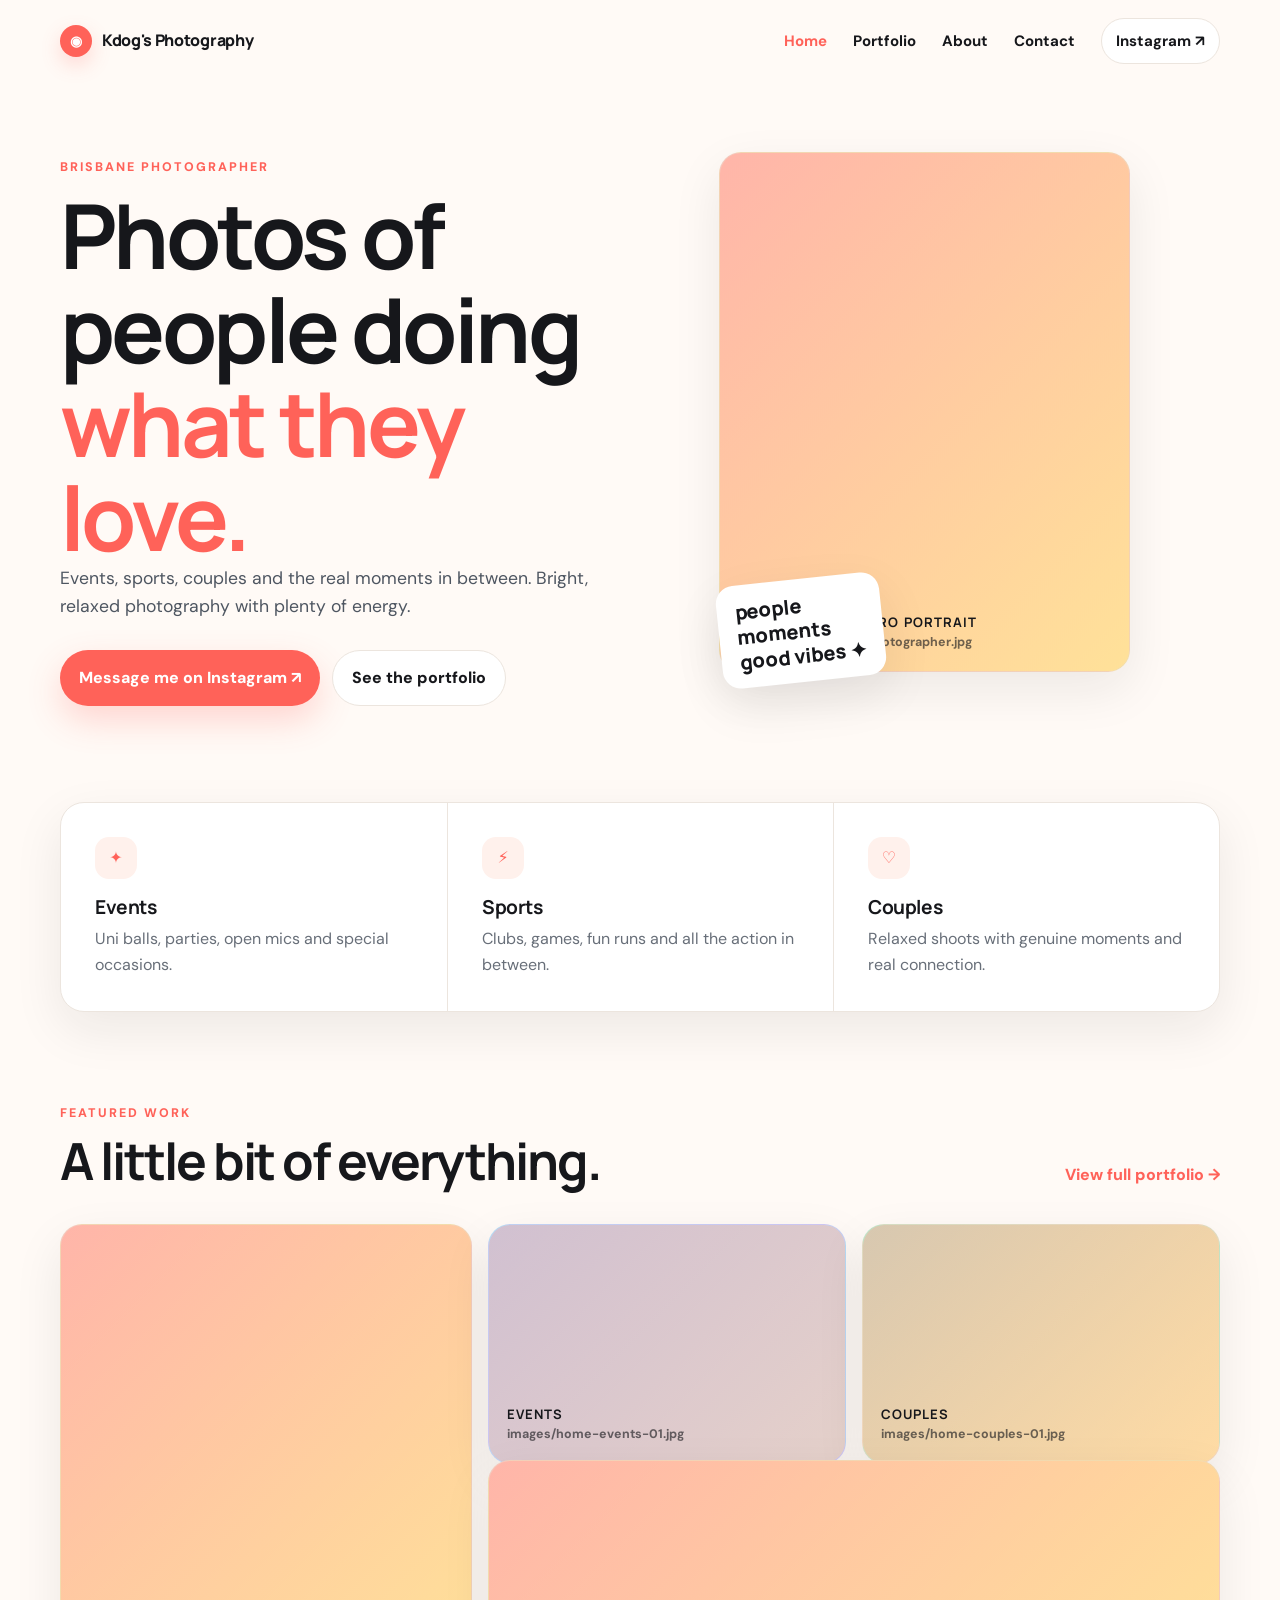
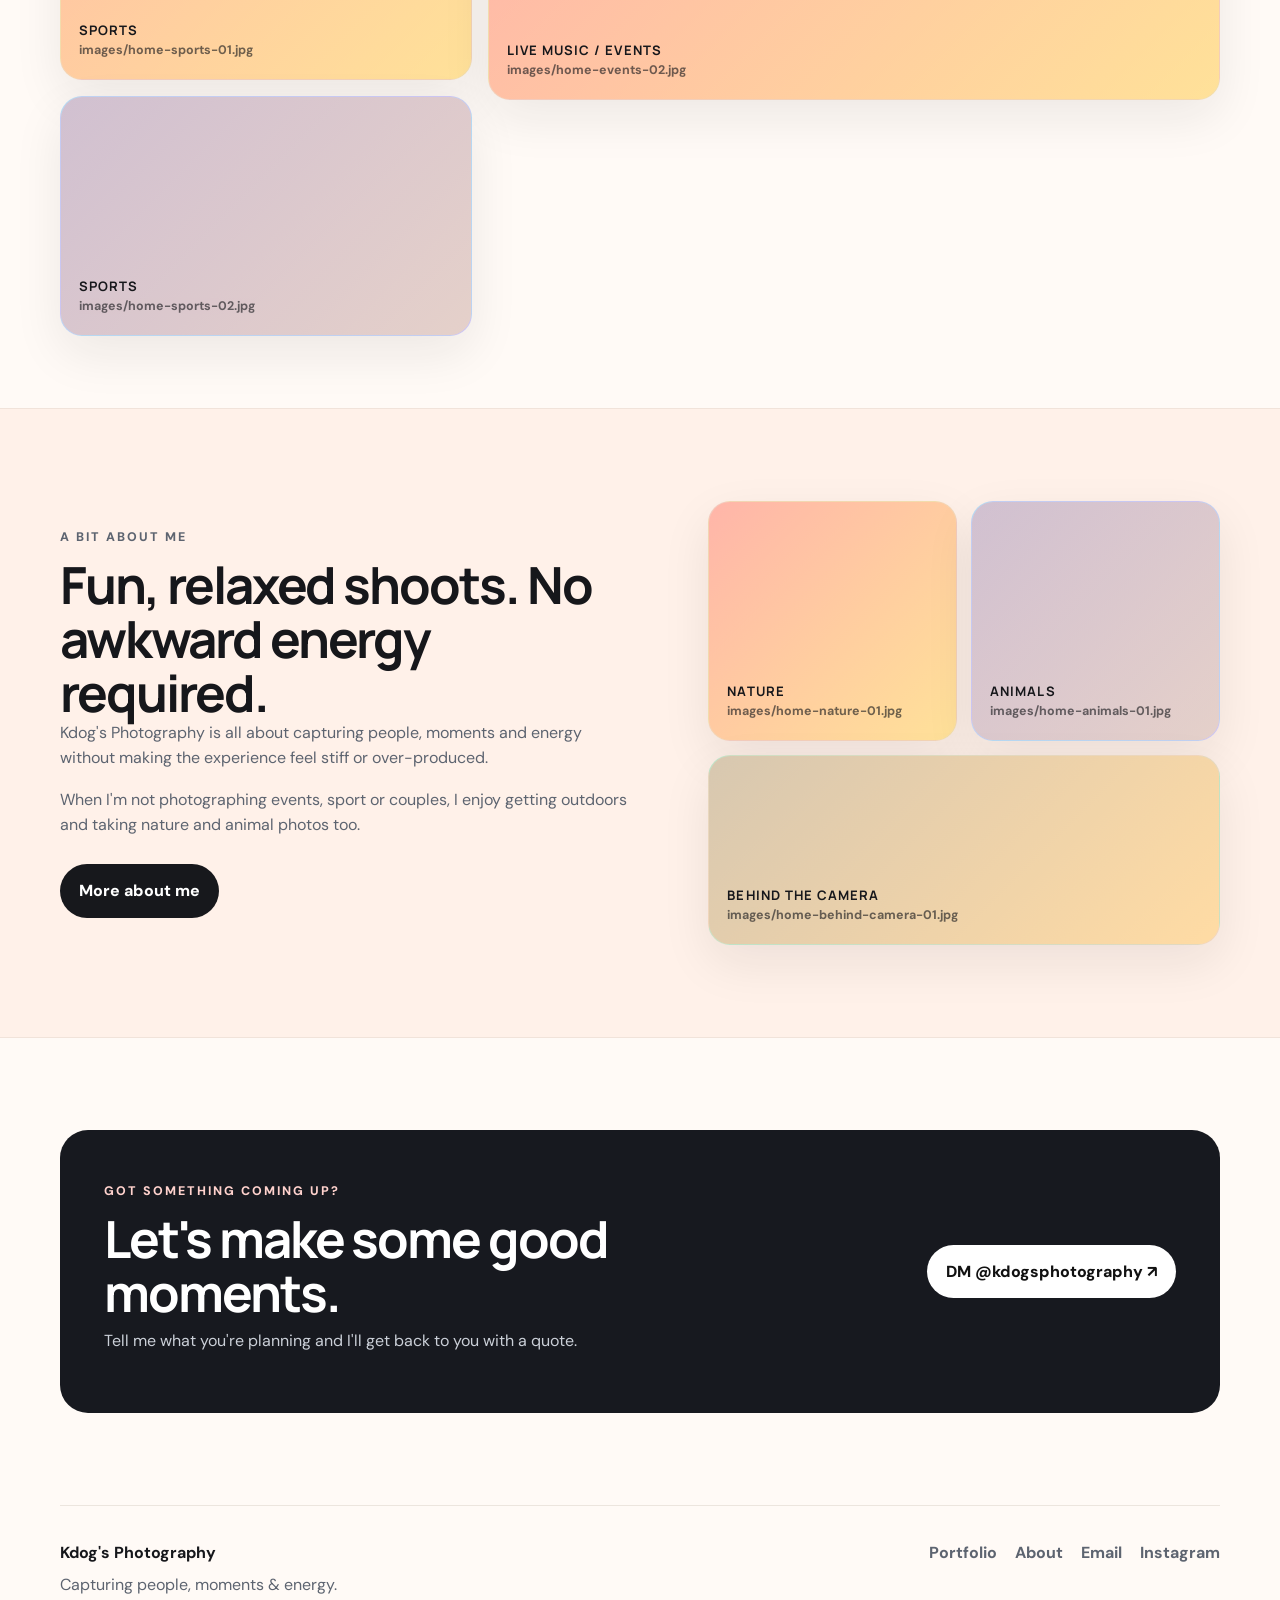
==== index.html @ ca945114 "Add files via upload" ====
<!DOCTYPE html>
<html lang="en">
<head>

<meta charset="UTF-8">
<meta name="viewport" content="width=device-width, initial-scale=1.0">
<link rel="preconnect" href="https://fonts.googleapis.com">
<link rel="preconnect" href="https://fonts.gstatic.com" crossorigin>
<link href="https://fonts.googleapis.com/css2?family=DM+Sans:wght@400;500;600;700&family=Manrope:wght@700;800&display=swap" rel="stylesheet">
<link rel="stylesheet" href="styles.css">

<meta name="description" content="Kdog's Photography — Brisbane event, sports and couples photography.">
<title>Kdog's Photography | Brisbane Photographer</title>
</head>
<body data-page="home">

<header class="site-header">
  <a class="brand" href="index.html" aria-label="Kdog's Photography home">
    <span class="brand-mark" aria-hidden="true">◉</span>
    <span>Kdog's Photography</span>
  </a>
  <button class="menu-toggle" aria-expanded="false" aria-controls="main-nav">Menu</button>
  <nav id="main-nav" class="main-nav" aria-label="Main navigation">
    <a href="index.html" data-nav="home">Home</a>
    <a href="portfolio.html" data-nav="portfolio">Portfolio</a>
    <a href="about.html" data-nav="about">About</a>
    <a href="contact.html" data-nav="contact">Contact</a>
    <a class="nav-ig" href="https://www.instagram.com/kdogsphotography/" target="_blank" rel="noreferrer">Instagram ↗</a>
  </nav>
</header>

<main>
  <section class="hero personal-hero">
    <div class="hero-copy">
      <p class="eyebrow">BRISBANE PHOTOGRAPHER</p>
      <h1>Photos of people doing <span>what they love.</span></h1>
      <p class="hero-text">Events, sports, couples and the real moments in between. Bright, relaxed photography with plenty of energy.</p>
      <div class="hero-actions">
        <a class="button primary" href="https://www.instagram.com/kdogsphotography/" target="_blank" rel="noreferrer">Message me on Instagram ↗</a>
        <a class="button ghost" href="portfolio.html">See the portfolio</a>
      </div>
    </div>
    <div class="hero-visual">
      
    <figure class="photo-slot hero-photo" data-filename="home-hero-photographer.jpg">
      <img src="images/home-hero-photographer.jpg" alt="Photo of you / hero portrait" loading="lazy">
      <figcaption><strong>Photo of you / hero portrait</strong><span>images/home-hero-photographer.jpg</span></figcaption>
    </figure>
      <div class="scribble">people<br>moments<br>good vibes ✦</div>
    </div>
  </section>

  <section class="quick-services wrap">
    <article><span class="service-icon">✦</span><h3>Events</h3><p>Uni balls, parties, open mics and special occasions.</p></article>
    <article><span class="service-icon">⚡</span><h3>Sports</h3><p>Clubs, games, fun runs and all the action in between.</p></article>
    <article><span class="service-icon">♡</span><h3>Couples</h3><p>Relaxed shoots with genuine moments and real connection.</p></article>
  </section>

  <section class="section wrap">
    <div class="section-heading split-heading">
      <div><p class="eyebrow">FEATURED WORK</p><h2>A little bit of everything.</h2></div>
      <a class="text-link" href="portfolio.html">View full portfolio →</a>
    </div>
    <div class="featured-grid">
      
    <figure class="photo-slot tall" data-filename="home-sports-01.jpg">
      <img src="images/home-sports-01.jpg" alt="Sports" loading="lazy">
      <figcaption><strong>Sports</strong><span>images/home-sports-01.jpg</span></figcaption>
    </figure>
      
    <figure class="photo-slot " data-filename="home-events-01.jpg">
      <img src="images/home-events-01.jpg" alt="Events" loading="lazy">
      <figcaption><strong>Events</strong><span>images/home-events-01.jpg</span></figcaption>
    </figure>
      
    <figure class="photo-slot " data-filename="home-couples-01.jpg">
      <img src="images/home-couples-01.jpg" alt="Couples" loading="lazy">
      <figcaption><strong>Couples</strong><span>images/home-couples-01.jpg</span></figcaption>
    </figure>
      
    <figure class="photo-slot wide" data-filename="home-events-02.jpg">
      <img src="images/home-events-02.jpg" alt="Live music / events" loading="lazy">
      <figcaption><strong>Live music / events</strong><span>images/home-events-02.jpg</span></figcaption>
    </figure>
      
    <figure class="photo-slot " data-filename="home-sports-02.jpg">
      <img src="images/home-sports-02.jpg" alt="Sports" loading="lazy">
      <figcaption><strong>Sports</strong><span>images/home-sports-02.jpg</span></figcaption>
    </figure>
    </div>
  </section>

  <section class="section soft">
    <div class="wrap story-grid">
      <div>
        <p class="eyebrow">A BIT ABOUT ME</p>
        <h2>Fun, relaxed shoots. No awkward energy required.</h2>
        <p>Kdog's Photography is all about capturing people, moments and energy without making the experience feel stiff or over-produced.</p>
        <p>When I'm not photographing events, sport or couples, I enjoy getting outdoors and taking nature and animal photos too.</p>
        <a class="button dark" href="about.html">More about me</a>
      </div>
      <div class="about-mini-grid">
        
    <figure class="photo-slot " data-filename="home-nature-01.jpg">
      <img src="images/home-nature-01.jpg" alt="Nature" loading="lazy">
      <figcaption><strong>Nature</strong><span>images/home-nature-01.jpg</span></figcaption>
    </figure>
        
    <figure class="photo-slot " data-filename="home-animals-01.jpg">
      <img src="images/home-animals-01.jpg" alt="Animals" loading="lazy">
      <figcaption><strong>Animals</strong><span>images/home-animals-01.jpg</span></figcaption>
    </figure>
        
    <figure class="photo-slot wide" data-filename="home-behind-camera-01.jpg">
      <img src="images/home-behind-camera-01.jpg" alt="Behind the camera" loading="lazy">
      <figcaption><strong>Behind the camera</strong><span>images/home-behind-camera-01.jpg</span></figcaption>
    </figure>
      </div>
    </div>
  </section>

  <section class="section wrap">
    <div class="cta-band">
      <div><p class="eyebrow light">GOT SOMETHING COMING UP?</p><h2>Let's make some good moments.</h2><p>Tell me what you're planning and I'll get back to you with a quote.</p></div>
      <a class="button light-button" href="https://www.instagram.com/kdogsphotography/" target="_blank" rel="noreferrer">DM @kdogsphotography ↗</a>
    </div>
  </section>
</main>

<footer class="site-footer">
  <div>
    <strong>Kdog's Photography</strong>
    <p>Capturing people, moments & energy.</p>
  </div>
  <div class="footer-links">
    <a href="portfolio.html">Portfolio</a>
    <a href="about.html">About</a>
    <a href="mailto:kdogsphotography@gmail.com">Email</a>
    <a href="https://www.instagram.com/kdogsphotography/" target="_blank" rel="noreferrer">Instagram</a>
  </div>
</footer>

<script src="script.js"></script>
</body>
</html>
---- styles.css ----
:root{
  --bg:#fffaf6; --paper:#fff; --ink:#16171b; --muted:#686f79;
  --line:#ece5de; --coral:#ff6259; --coral2:#eb5049;
  --soft:#fff1e9; --shadow:0 18px 50px rgba(22,23,27,.08);
  --radius:24px; --wrap:min(1160px, calc(100% - 40px));
}
*{box-sizing:border-box}
html{scroll-behavior:smooth}
body{margin:0;font-family:"DM Sans",system-ui,sans-serif;color:var(--ink);background:var(--bg);line-height:1.6}
a{color:inherit} img{display:block;max-width:100%}
.site-header{width:var(--wrap);margin:auto;min-height:82px;display:flex;align-items:center;justify-content:space-between;gap:24px}
.brand{display:flex;align-items:center;gap:10px;text-decoration:none;font-family:"Manrope",sans-serif;font-weight:800;letter-spacing:-.02em}
.brand-mark{width:32px;height:32px;border-radius:50%;display:grid;place-items:center;background:var(--coral);color:#fff;font-size:14px;box-shadow:0 8px 20px rgba(255,98,89,.22)}
.main-nav{display:flex;align-items:center;gap:26px}
.main-nav a{text-decoration:none;font-weight:700;font-size:.94rem}
.main-nav a:hover,.main-nav a.active{color:var(--coral)}
.nav-ig{padding:10px 14px;border:1px solid var(--line);border-radius:999px;background:#fff}
.menu-toggle{display:none;border:1px solid var(--line);border-radius:999px;background:#fff;padding:10px 14px;font-weight:800}
.wrap{width:var(--wrap);margin:auto}
.section{padding:92px 0}.section-tight{padding:24px 0 72px}.soft{background:var(--soft);border-block:1px solid #f1e3da}
.eyebrow{margin:0 0 10px;font-size:.78rem;letter-spacing:.16em;font-weight:800;color:var(--coral)}
.eyebrow.light{color:#ffd2cd}
h1,h2,h3{font-family:"Manrope",sans-serif;letter-spacing:-.04em;line-height:1.05;margin:0}
h1{font-size:clamp(3.2rem,7vw,6.9rem)} h2{font-size:clamp(2rem,4vw,4.1rem)} h3{font-size:1.2rem;letter-spacing:-.02em}
p{margin:0 0 16px}.hero-text{font-size:1.1rem;color:#4e5661;max-width:620px}
.personal-hero{width:var(--wrap);margin:auto;min-height:720px;display:grid;grid-template-columns:1.08fr .92fr;gap:70px;align-items:center;padding:70px 0 90px}
.personal-hero h1 span{color:var(--coral);display:block}
.hero-actions{display:flex;gap:12px;flex-wrap:wrap;margin-top:30px}
.button{display:inline-flex;align-items:center;justify-content:center;text-decoration:none;padding:14px 19px;border-radius:999px;font-weight:800;transition:.2s}
.button:hover{transform:translateY(-2px)}
.primary{background:var(--coral);color:#fff;box-shadow:0 14px 34px rgba(255,98,89,.24)} .primary:hover{background:var(--coral2)}
.ghost{background:#fff;border:1px solid var(--line)} .dark{background:#17181c;color:#fff;margin-top:10px}.light-button{background:#fff;color:#111}
.hero-visual{position:relative;min-height:560px}.hero-photo{width:82%;height:520px;margin-left:auto;border-radius:46% 46% 24% 24% / 38% 38% 18% 18%}
.scribble{position:absolute;left:0;bottom:30px;font-family:"Manrope",sans-serif;font-size:1.25rem;font-weight:800;transform:rotate(-6deg);line-height:1.25;background:#fff;padding:14px 18px;border-radius:18px;box-shadow:var(--shadow)}
.photo-slot{margin:0;min-height:240px;border-radius:22px;overflow:hidden;position:relative;background:linear-gradient(135deg,#ffd5c8,#ffe9b4);border:1px solid rgba(0,0,0,.05);box-shadow:var(--shadow)}
.photo-slot img{width:100%;height:100%;object-fit:cover;position:absolute;inset:0;opacity:0;transition:opacity .25s}
.photo-slot.loaded img{opacity:1}.photo-slot.loaded figcaption{opacity:0;pointer-events:none}
.photo-slot figcaption{position:absolute;inset:0;display:flex;flex-direction:column;justify-content:flex-end;padding:18px;background:
  linear-gradient(135deg,rgba(255,98,89,.28),rgba(255,211,102,.35));transition:opacity .2s}
.photo-slot figcaption strong{font-family:"Manrope",sans-serif;font-size:.82rem;letter-spacing:.08em;text-transform:uppercase}
.photo-slot figcaption span{font-size:.78rem;font-weight:700;opacity:.62;word-break:break-all}
.photo-slot:nth-child(3n+2){background:linear-gradient(135deg,#bfe5ff,#d7cfff)}
.photo-slot:nth-child(3n+3){background:linear-gradient(135deg,#c8efd2,#ffe0c5)}
.quick-services{display:grid;grid-template-columns:repeat(3,1fr);border:1px solid var(--line);background:#fff;border-radius:24px;overflow:hidden;box-shadow:var(--shadow)}
.quick-services article{padding:34px}.quick-services article+article{border-left:1px solid var(--line)}
.service-icon{width:42px;height:42px;border-radius:14px;display:grid;place-items:center;background:#fff1ec;margin-bottom:18px;color:var(--coral);font-weight:800}
.quick-services p{color:var(--muted);margin:9px 0 0}
.section-heading{max-width:760px;margin-bottom:36px}.section-heading p:not(.eyebrow){color:var(--muted)}
.split-heading{max-width:none;display:flex;align-items:end;justify-content:space-between;gap:20px}.text-link{font-weight:800;text-decoration:none;color:var(--coral)}
.featured-grid{display:grid;grid-template-columns:1.15fr 1fr 1fr;grid-auto-rows:220px;gap:16px}
.featured-grid .tall{grid-row:span 2}.featured-grid .wide{grid-column:span 2}
.story-grid{display:grid;grid-template-columns:1fr .9fr;gap:80px;align-items:center}.story-grid p{color:#5d6470;max-width:650px}
.about-mini-grid{display:grid;grid-template-columns:1fr 1fr;gap:14px}.about-mini-grid .wide{grid-column:span 2;min-height:190px}
.cta-band{border-radius:28px;background:#17191f;color:#fff;padding:44px;display:flex;align-items:center;justify-content:space-between;gap:30px}
.cta-band h2{font-size:clamp(2rem,4vw,3.6rem);max-width:700px}.cta-band p{color:#cbd0d8;margin-top:8px}
.site-footer{width:var(--wrap);margin:auto;padding:34px 0 48px;border-top:1px solid var(--line);display:flex;justify-content:space-between;gap:30px;color:#5d6470}
.site-footer strong{color:var(--ink)}.site-footer p{margin:6px 0 0}.footer-links{display:flex;gap:18px;flex-wrap:wrap}.footer-links a{text-decoration:none;font-weight:700}.footer-links a:hover{color:var(--coral)}
.page-intro{padding:90px 0 40px}.page-intro h1{font-size:clamp(3.1rem,7vw,6rem);max-width:900px}.page-intro p:last-child{margin-top:18px;color:var(--muted);font-size:1.1rem}
.filter-bar{display:flex;gap:10px;flex-wrap:wrap;margin-bottom:26px}.filter-btn{border:1px solid var(--line);background:#fff;padding:10px 15px;border-radius:999px;font-weight:800;cursor:pointer}
.filter-btn.active,.filter-btn:hover{background:var(--coral);border-color:var(--coral);color:#fff}
.portfolio-grid{display:grid;grid-template-columns:repeat(3,1fr);gap:26px 18px}.portfolio-item.is-hidden{display:none}
.portfolio-item .portrait{min-height:420px}.portfolio-item .landscape{min-height:270px}.portfolio-item h3{margin-top:13px}.portfolio-item p{color:var(--muted);margin:5px 0 0}
.about-hero,.contact-hero{display:grid;grid-template-columns:1.1fr .9fr;gap:70px;align-items:center;padding:90px 0}.about-hero h1,.contact-hero h1{font-size:clamp(3rem,6.5vw,6rem)}
.about-photo{min-height:560px}.story-columns{display:grid;grid-template-columns:.8fr 1.2fr;gap:80px}.story-columns p{color:#555d69;font-size:1.04rem}
.nature-grid{display:grid;grid-template-columns:1fr .85fr 1fr;gap:16px;align-items:stretch}.nature-grid .tall{min-height:420px}
.values-grid,.steps-grid{display:grid;grid-template-columns:repeat(3,1fr);gap:16px}.values-grid article,.steps-grid article{background:#fff;border:1px solid var(--line);border-radius:20px;padding:28px}
.values-grid article span,.steps-grid article span{font-family:"Manrope",sans-serif;color:var(--coral);font-weight:800;display:inline-block;margin-bottom:26px}.values-grid p,.steps-grid p{color:var(--muted);margin:10px 0 0}
.contact-card{background:#fff;border:1px solid var(--line);box-shadow:var(--shadow);border-radius:26px;padding:34px}.contact-card hr{border:0;border-top:1px solid var(--line);margin:28px 0}.contact-card p{color:var(--muted);margin-top:8px}
.contact-showcase{display:grid;grid-template-columns:1fr 1.1fr 1fr;gap:16px}.contact-showcase .photo-slot{min-height:300px}
@media(max-width:900px){
  :root{--wrap:min(100% - 28px,1160px)}.menu-toggle{display:block}
  .main-nav{position:absolute;z-index:20;top:72px;left:14px;right:14px;background:#fff;border:1px solid var(--line);border-radius:20px;padding:18px;display:none;flex-direction:column;align-items:stretch;box-shadow:var(--shadow)}
  .main-nav.open{display:flex}.nav-ig{text-align:center}
  .personal-hero,.about-hero,.contact-hero,.story-grid,.story-columns{grid-template-columns:1fr;gap:38px}.personal-hero{padding-top:38px}
  .hero-visual{min-height:500px}.quick-services{grid-template-columns:1fr}.quick-services article+article{border-left:0;border-top:1px solid var(--line)}
  .featured-grid{grid-template-columns:1fr 1fr}.portfolio-grid{grid-template-columns:1fr 1fr}.nature-grid,.values-grid,.steps-grid,.contact-showcase{grid-template-columns:1fr 1fr}
  .split-heading,.cta-band,.site-footer{align-items:flex-start;flex-direction:column}
}
@media(max-width:600px){
  h1{font-size:3.15rem}.site-header{min-height:72px}.brand{font-size:.92rem}.personal-hero{min-height:auto}.hero-visual{min-height:420px}
  .hero-photo{height:400px;width:90%}.featured-grid,.portfolio-grid,.nature-grid,.values-grid,.steps-grid,.contact-showcase{grid-template-columns:1fr}
  .featured-grid{grid-auto-rows:auto}.featured-grid .wide,.featured-grid .tall,.about-mini-grid .wide{grid-column:auto;grid-row:auto}.featured-grid .photo-slot{min-height:260px}
  .about-mini-grid{grid-template-columns:1fr}.split-heading{align-items:flex-start}.section{padding:68px 0}.page-intro{padding:62px 0 34px}.cta-band{padding:30px}
}
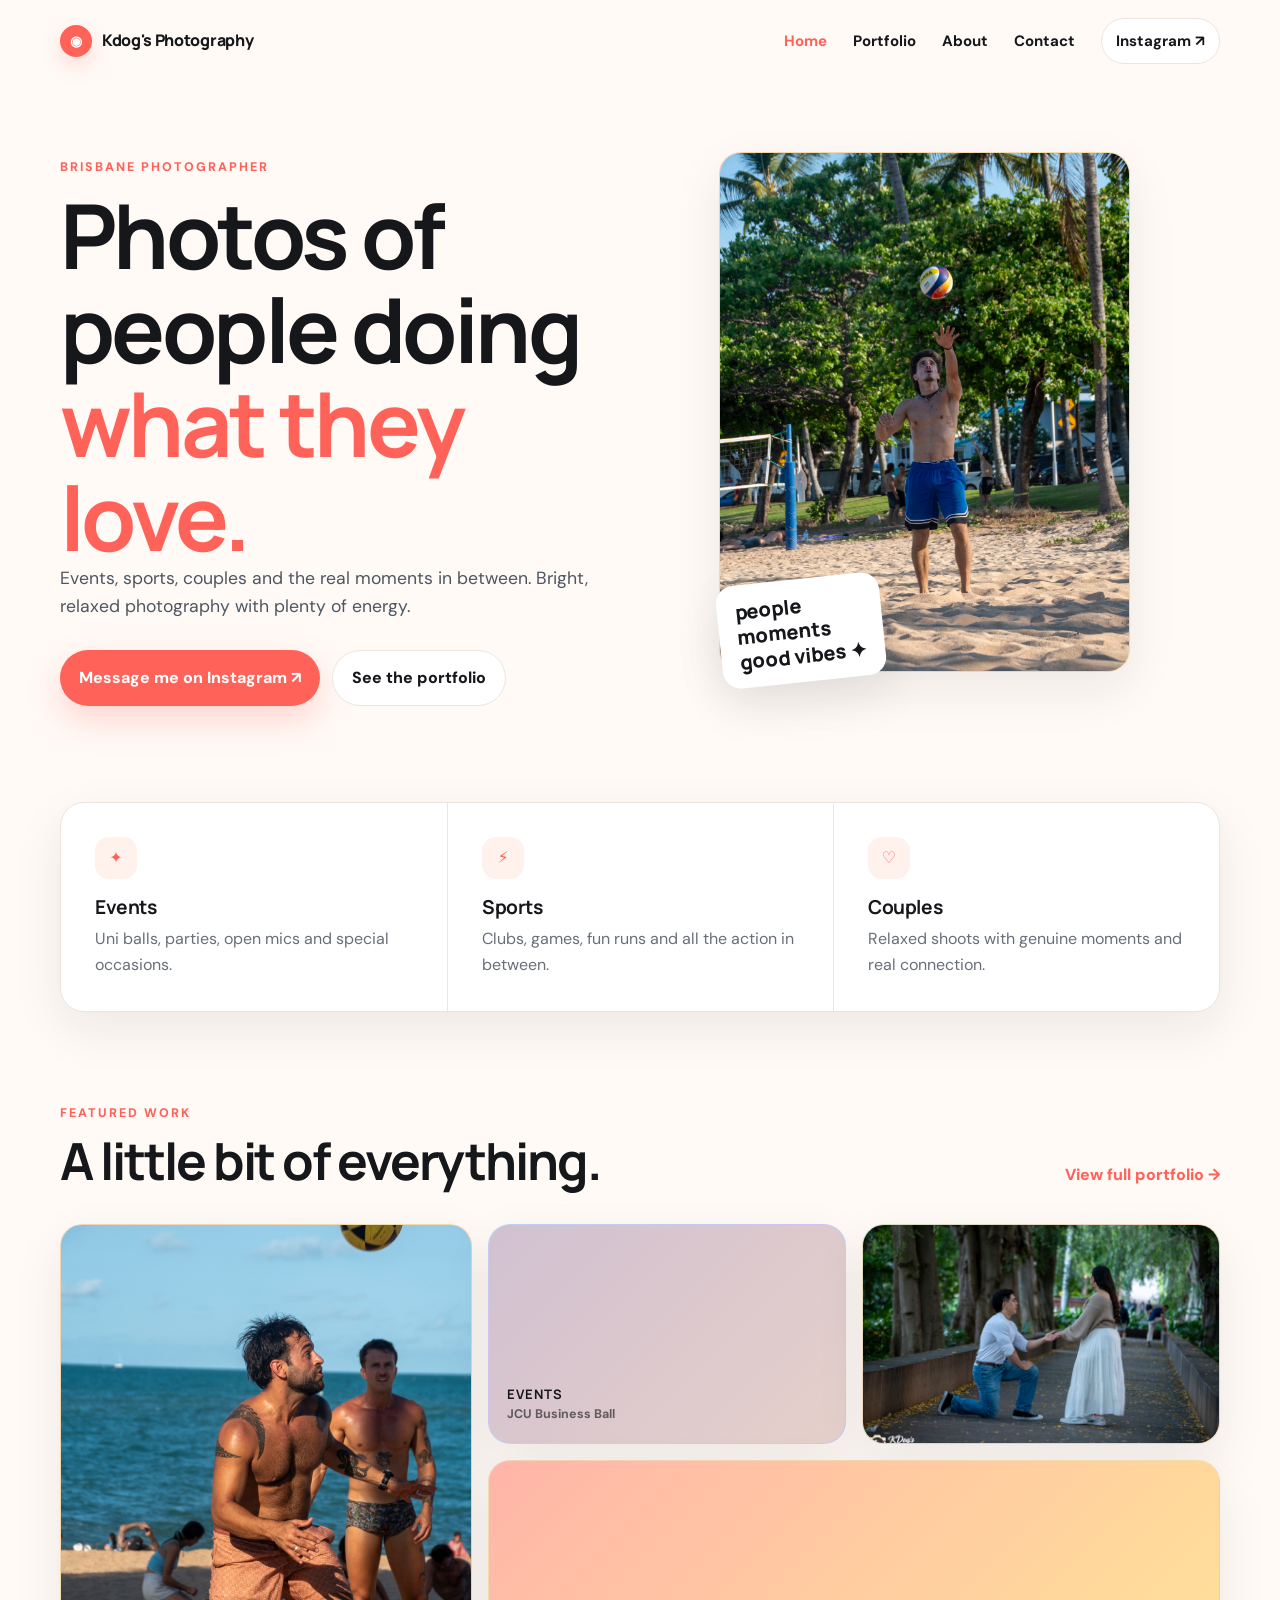
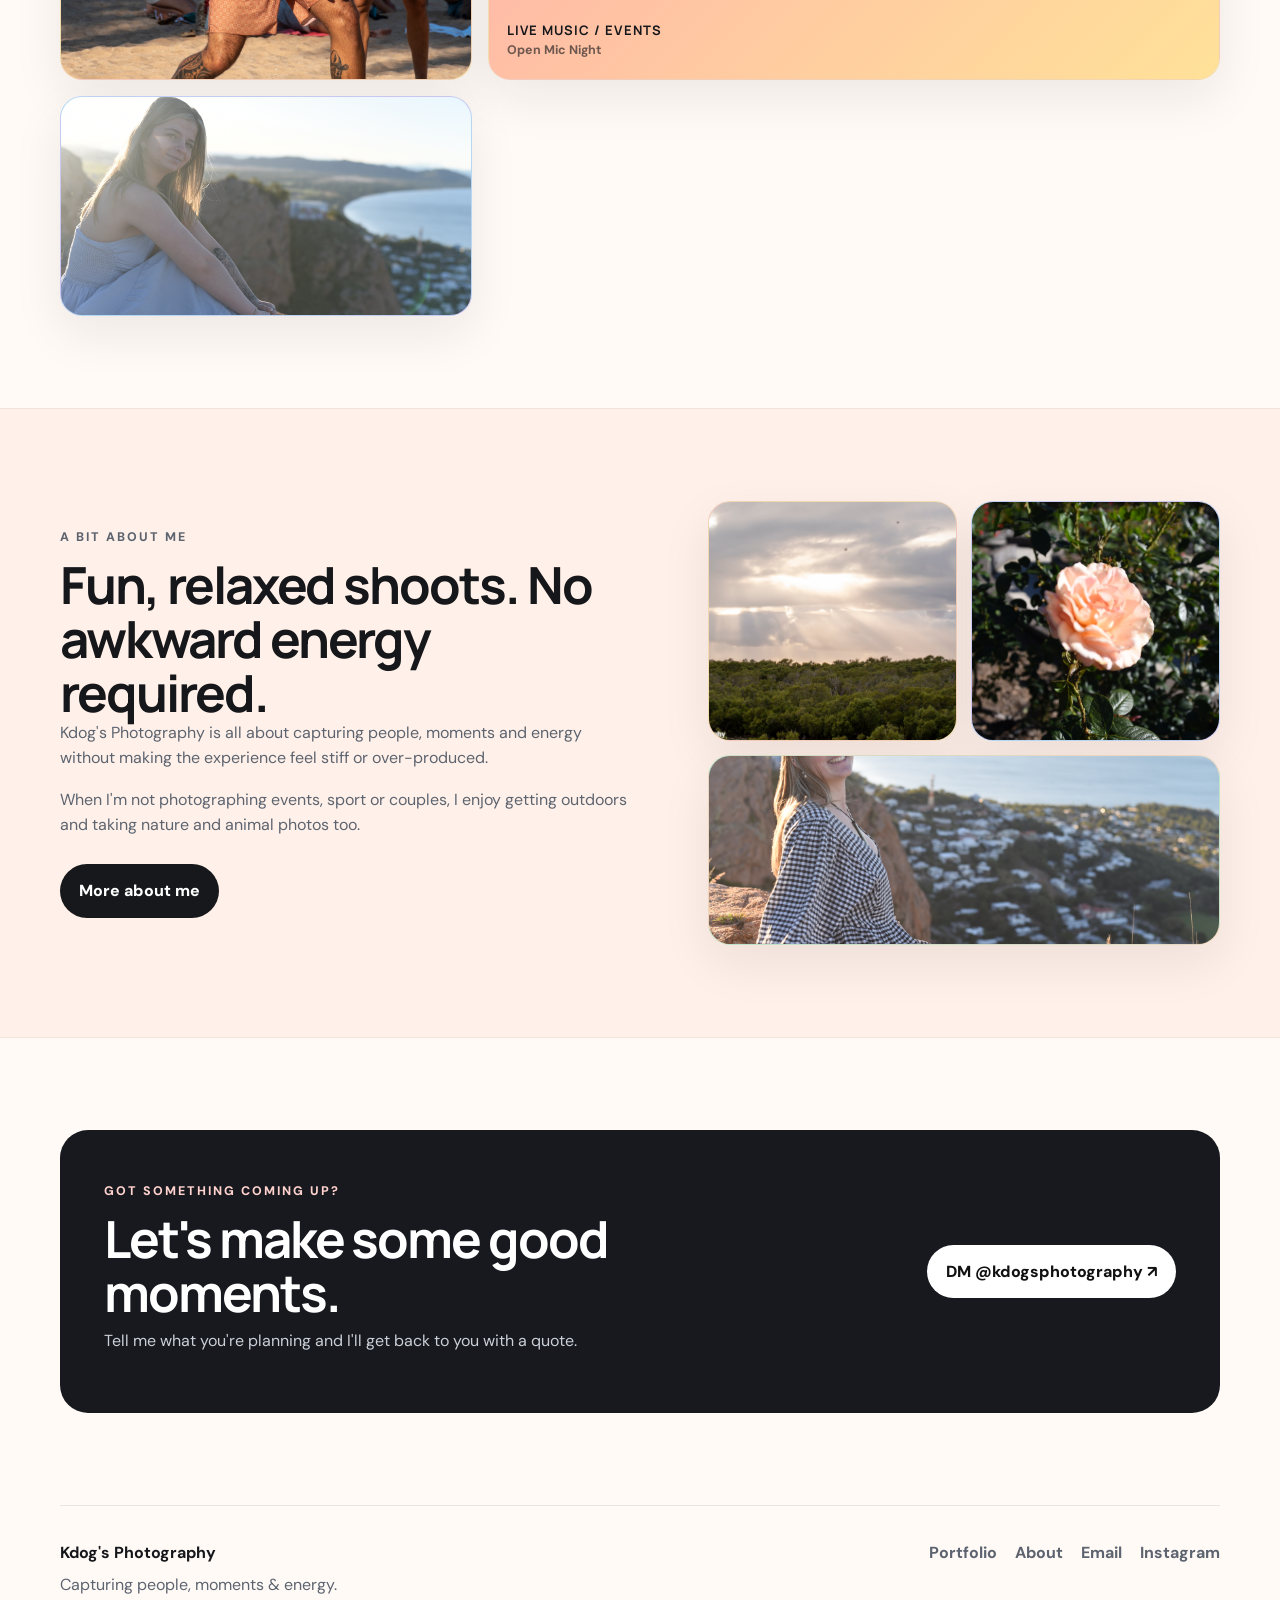
==== commit dd560b0d: "Use real portfolio photos on homepage" ====
--- a/index.html
+++ b/index.html
@@ -1,51 +1,34 @@
 <!DOCTYPE html>
 <html lang="en">
 <head>
-
 <meta charset="UTF-8">
 <meta name="viewport" content="width=device-width, initial-scale=1.0">
 <link rel="preconnect" href="https://fonts.googleapis.com">
 <link rel="preconnect" href="https://fonts.gstatic.com" crossorigin>
 <link href="https://fonts.googleapis.com/css2?family=DM+Sans:wght@400;500;600;700&family=Manrope:wght@700;800&display=swap" rel="stylesheet">
 <link rel="stylesheet" href="styles.css">
-
 <meta name="description" content="Kdog's Photography — Brisbane event, sports and couples photography.">
 <title>Kdog's Photography | Brisbane Photographer</title>
 </head>
 <body data-page="home">
-
 <header class="site-header">
-  <a class="brand" href="index.html" aria-label="Kdog's Photography home">
-    <span class="brand-mark" aria-hidden="true">◉</span>
-    <span>Kdog's Photography</span>
-  </a>
+  <a class="brand" href="index.html" aria-label="Kdog's Photography home"><span class="brand-mark" aria-hidden="true">◉</span><span>Kdog's Photography</span></a>
   <button class="menu-toggle" aria-expanded="false" aria-controls="main-nav">Menu</button>
   <nav id="main-nav" class="main-nav" aria-label="Main navigation">
-    <a href="index.html" data-nav="home">Home</a>
-    <a href="portfolio.html" data-nav="portfolio">Portfolio</a>
-    <a href="about.html" data-nav="about">About</a>
-    <a href="contact.html" data-nav="contact">Contact</a>
+    <a href="index.html" data-nav="home">Home</a><a href="portfolio.html" data-nav="portfolio">Portfolio</a><a href="about.html" data-nav="about">About</a><a href="contact.html" data-nav="contact">Contact</a>
     <a class="nav-ig" href="https://www.instagram.com/kdogsphotography/" target="_blank" rel="noreferrer">Instagram ↗</a>
   </nav>
 </header>
-
 <main>
   <section class="hero personal-hero">
     <div class="hero-copy">
       <p class="eyebrow">BRISBANE PHOTOGRAPHER</p>
       <h1>Photos of people doing <span>what they love.</span></h1>
       <p class="hero-text">Events, sports, couples and the real moments in between. Bright, relaxed photography with plenty of energy.</p>
-      <div class="hero-actions">
-        <a class="button primary" href="https://www.instagram.com/kdogsphotography/" target="_blank" rel="noreferrer">Message me on Instagram ↗</a>
-        <a class="button ghost" href="portfolio.html">See the portfolio</a>
-      </div>
+      <div class="hero-actions"><a class="button primary" href="https://www.instagram.com/kdogsphotography/" target="_blank" rel="noreferrer">Message me on Instagram ↗</a><a class="button ghost" href="portfolio.html">See the portfolio</a></div>
     </div>
     <div class="hero-visual">
-      
-    <figure class="photo-slot hero-photo" data-filename="home-hero-photographer.jpg">
-      <img src="images/home-hero-photographer.jpg" alt="Photo of you / hero portrait" loading="lazy">
-      <figcaption><strong>Photo of you / hero portrait</strong><span>images/home-hero-photographer.jpg</span></figcaption>
-    </figure>
+      <figure class="photo-slot hero-photo"><img src="images/Beach%20Volleyball%2026-10-25/_DSC4209.jpg" alt="Beach volleyball photographed by Kdog's Photography" loading="eager"><figcaption><strong>Beach volleyball</strong><span>Real portfolio photo</span></figcaption></figure>
       <div class="scribble">people<br>moments<br>good vibes ✦</div>
     </div>
   </section>
@@ -57,89 +40,30 @@
   </section>
 
   <section class="section wrap">
-    <div class="section-heading split-heading">
-      <div><p class="eyebrow">FEATURED WORK</p><h2>A little bit of everything.</h2></div>
-      <a class="text-link" href="portfolio.html">View full portfolio →</a>
-    </div>
+    <div class="section-heading split-heading"><div><p class="eyebrow">FEATURED WORK</p><h2>A little bit of everything.</h2></div><a class="text-link" href="portfolio.html">View full portfolio →</a></div>
     <div class="featured-grid">
-      
-    <figure class="photo-slot tall" data-filename="home-sports-01.jpg">
-      <img src="images/home-sports-01.jpg" alt="Sports" loading="lazy">
-      <figcaption><strong>Sports</strong><span>images/home-sports-01.jpg</span></figcaption>
-    </figure>
-      
-    <figure class="photo-slot " data-filename="home-events-01.jpg">
-      <img src="images/home-events-01.jpg" alt="Events" loading="lazy">
-      <figcaption><strong>Events</strong><span>images/home-events-01.jpg</span></figcaption>
-    </figure>
-      
-    <figure class="photo-slot " data-filename="home-couples-01.jpg">
-      <img src="images/home-couples-01.jpg" alt="Couples" loading="lazy">
-      <figcaption><strong>Couples</strong><span>images/home-couples-01.jpg</span></figcaption>
-    </figure>
-      
-    <figure class="photo-slot wide" data-filename="home-events-02.jpg">
-      <img src="images/home-events-02.jpg" alt="Live music / events" loading="lazy">
-      <figcaption><strong>Live music / events</strong><span>images/home-events-02.jpg</span></figcaption>
-    </figure>
-      
-    <figure class="photo-slot " data-filename="home-sports-02.jpg">
-      <img src="images/home-sports-02.jpg" alt="Sports" loading="lazy">
-      <figcaption><strong>Sports</strong><span>images/home-sports-02.jpg</span></figcaption>
-    </figure>
+      <figure class="photo-slot tall"><img src="images/Beach%20Volleyball%2026-10-25/_DSC4171.jpg" alt="Beach volleyball sports photography" loading="lazy"><figcaption><strong>Sports</strong><span>Beach Volleyball</span></figcaption></figure>
+      <figure class="photo-slot"><img src="images/JCU%20%20Buisness%20Ball%2018.10.25/_DSC3562.jpg" alt="JCU Business Ball event photography" loading="lazy"><figcaption><strong>Events</strong><span>JCU Business Ball</span></figcaption></figure>
+      <figure class="photo-slot"><img src="images/Greg%20%26%20Lanta/_DSC5568.jpg" alt="Couple photography session" loading="lazy"><figcaption><strong>Couples</strong><span>Greg &amp; Lanta</span></figcaption></figure>
+      <figure class="photo-slot wide"><img src="images/Open%20Mic%2015.10.25/_DSC3397.JPG" alt="Live music open mic photography" loading="lazy"><figcaption><strong>Live music / events</strong><span>Open Mic Night</span></figcaption></figure>
+      <figure class="photo-slot"><img src="images/Nikita%20Castle%20Hill%2002-08-25/DSC_0207.JPG" alt="Outdoor portrait photography at Castle Hill" loading="lazy"><figcaption><strong>Portraits</strong><span>Castle Hill</span></figcaption></figure>
     </div>
   </section>
 
   <section class="section soft">
     <div class="wrap story-grid">
-      <div>
-        <p class="eyebrow">A BIT ABOUT ME</p>
-        <h2>Fun, relaxed shoots. No awkward energy required.</h2>
-        <p>Kdog's Photography is all about capturing people, moments and energy without making the experience feel stiff or over-produced.</p>
-        <p>When I'm not photographing events, sport or couples, I enjoy getting outdoors and taking nature and animal photos too.</p>
-        <a class="button dark" href="about.html">More about me</a>
-      </div>
+      <div><p class="eyebrow">A BIT ABOUT ME</p><h2>Fun, relaxed shoots. No awkward energy required.</h2><p>Kdog's Photography is all about capturing people, moments and energy without making the experience feel stiff or over-produced.</p><p>When I'm not photographing events, sport or couples, I enjoy getting outdoors and taking nature and animal photos too.</p><a class="button dark" href="about.html">More about me</a></div>
       <div class="about-mini-grid">
-        
-    <figure class="photo-slot " data-filename="home-nature-01.jpg">
-      <img src="images/home-nature-01.jpg" alt="Nature" loading="lazy">
-      <figcaption><strong>Nature</strong><span>images/home-nature-01.jpg</span></figcaption>
-    </figure>
-        
-    <figure class="photo-slot " data-filename="home-animals-01.jpg">
-      <img src="images/home-animals-01.jpg" alt="Animals" loading="lazy">
-      <figcaption><strong>Animals</strong><span>images/home-animals-01.jpg</span></figcaption>
-    </figure>
-        
-    <figure class="photo-slot wide" data-filename="home-behind-camera-01.jpg">
-      <img src="images/home-behind-camera-01.jpg" alt="Behind the camera" loading="lazy">
-      <figcaption><strong>Behind the camera</strong><span>images/home-behind-camera-01.jpg</span></figcaption>
-    </figure>
+        <figure class="photo-slot"><img src="images/Birding-Animals/_DSC5427.jpg" alt="Nature photography" loading="lazy"><figcaption><strong>Nature</strong><span>Birding &amp; Animals</span></figcaption></figure>
+        <figure class="photo-slot"><img src="images/Birding-Animals/DSC_0145.JPG" alt="Animal photography" loading="lazy"><figcaption><strong>Animals</strong><span>Birding &amp; Animals</span></figcaption></figure>
+        <figure class="photo-slot wide"><img src="images/Nikita%20Castle%20Hill%2002-08-25/DSC_0213.JPG" alt="Outdoor portrait at Castle Hill" loading="lazy"><figcaption><strong>Outdoors</strong><span>Castle Hill</span></figcaption></figure>
       </div>
     </div>
   </section>
 
-  <section class="section wrap">
-    <div class="cta-band">
-      <div><p class="eyebrow light">GOT SOMETHING COMING UP?</p><h2>Let's make some good moments.</h2><p>Tell me what you're planning and I'll get back to you with a quote.</p></div>
-      <a class="button light-button" href="https://www.instagram.com/kdogsphotography/" target="_blank" rel="noreferrer">DM @kdogsphotography ↗</a>
-    </div>
-  </section>
+  <section class="section wrap"><div class="cta-band"><div><p class="eyebrow light">GOT SOMETHING COMING UP?</p><h2>Let's make some good moments.</h2><p>Tell me what you're planning and I'll get back to you with a quote.</p></div><a class="button light-button" href="https://www.instagram.com/kdogsphotography/" target="_blank" rel="noreferrer">DM @kdogsphotography ↗</a></div></section>
 </main>
-
-<footer class="site-footer">
-  <div>
-    <strong>Kdog's Photography</strong>
-    <p>Capturing people, moments & energy.</p>
-  </div>
-  <div class="footer-links">
-    <a href="portfolio.html">Portfolio</a>
-    <a href="about.html">About</a>
-    <a href="mailto:kdogsphotography@gmail.com">Email</a>
-    <a href="https://www.instagram.com/kdogsphotography/" target="_blank" rel="noreferrer">Instagram</a>
-  </div>
-</footer>
-
+<footer class="site-footer"><div><strong>Kdog's Photography</strong><p>Capturing people, moments &amp; energy.</p></div><div class="footer-links"><a href="portfolio.html">Portfolio</a><a href="about.html">About</a><a href="mailto:kdogsphotography@gmail.com">Email</a><a href="https://www.instagram.com/kdogsphotography/" target="_blank" rel="noreferrer">Instagram</a></div></footer>
 <script src="script.js"></script>
 </body>
 </html>
--- a/styles.css
+++ b/styles.css
@@ -49,6 +49,7 @@
 .section-heading{max-width:760px;margin-bottom:36px}.section-heading p:not(.eyebrow){color:var(--muted)}
 .split-heading{max-width:none;display:flex;align-items:end;justify-content:space-between;gap:20px}.text-link{font-weight:800;text-decoration:none;color:var(--coral)}
 .featured-grid{display:grid;grid-template-columns:1.15fr 1fr 1fr;grid-auto-rows:220px;gap:16px}
+.featured-grid .photo-slot{min-height:0;height:100%}
 .featured-grid .tall{grid-row:span 2}.featured-grid .wide{grid-column:span 2}
 .story-grid{display:grid;grid-template-columns:1fr .9fr;gap:80px;align-items:center}.story-grid p{color:#5d6470;max-width:650px}
 .about-mini-grid{display:grid;grid-template-columns:1fr 1fr;gap:14px}.about-mini-grid .wide{grid-column:span 2;min-height:190px}
@@ -80,6 +81,6 @@
 @media(max-width:600px){
   h1{font-size:3.15rem}.site-header{min-height:72px}.brand{font-size:.92rem}.personal-hero{min-height:auto}.hero-visual{min-height:420px}
   .hero-photo{height:400px;width:90%}.featured-grid,.portfolio-grid,.nature-grid,.values-grid,.steps-grid,.contact-showcase{grid-template-columns:1fr}
-  .featured-grid{grid-auto-rows:auto}.featured-grid .wide,.featured-grid .tall,.about-mini-grid .wide{grid-column:auto;grid-row:auto}.featured-grid .photo-slot{min-height:260px}
+  .featured-grid{grid-auto-rows:auto}.featured-grid .wide,.featured-grid .tall,.about-mini-grid .wide{grid-column:auto;grid-row:auto}.featured-grid .photo-slot{min-height:260px;height:auto}
   .about-mini-grid{grid-template-columns:1fr}.split-heading{align-items:flex-start}.section{padding:68px 0}.page-intro{padding:62px 0 34px}.cta-band{padding:30px}
 }
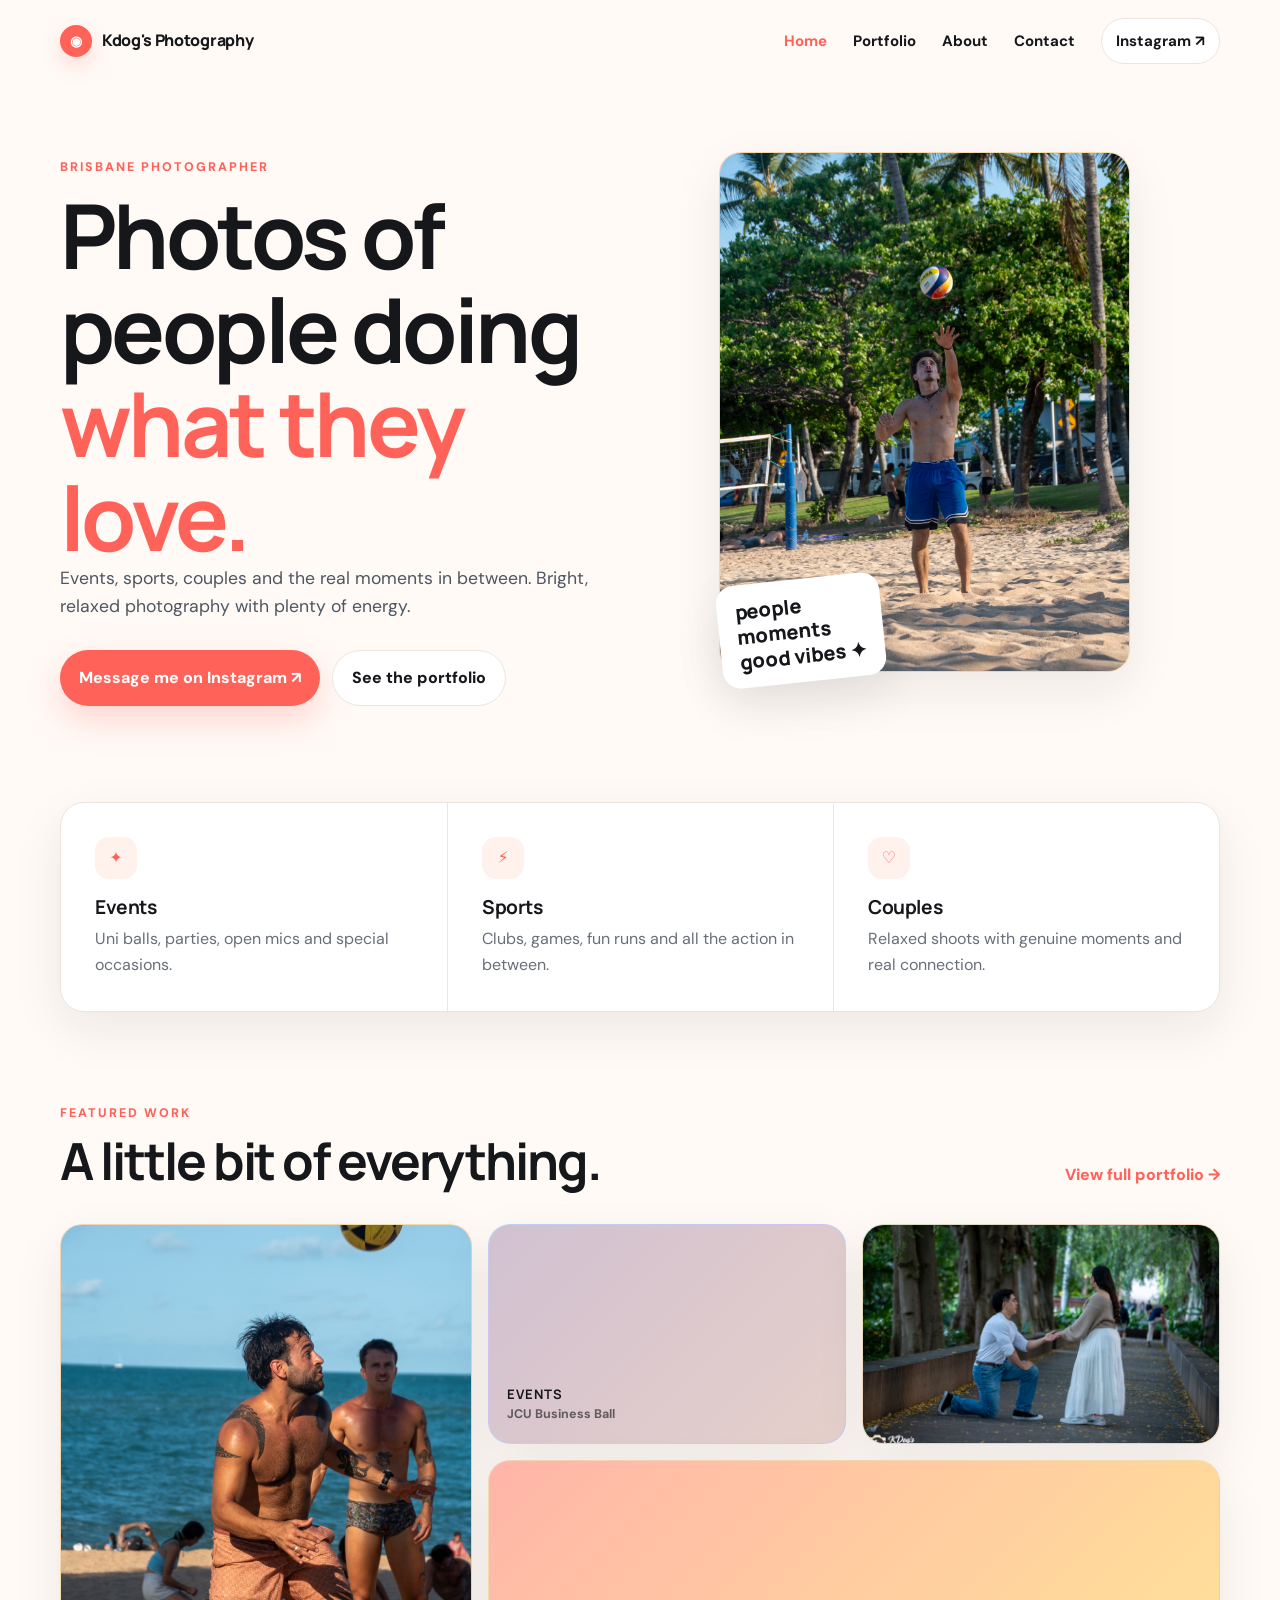
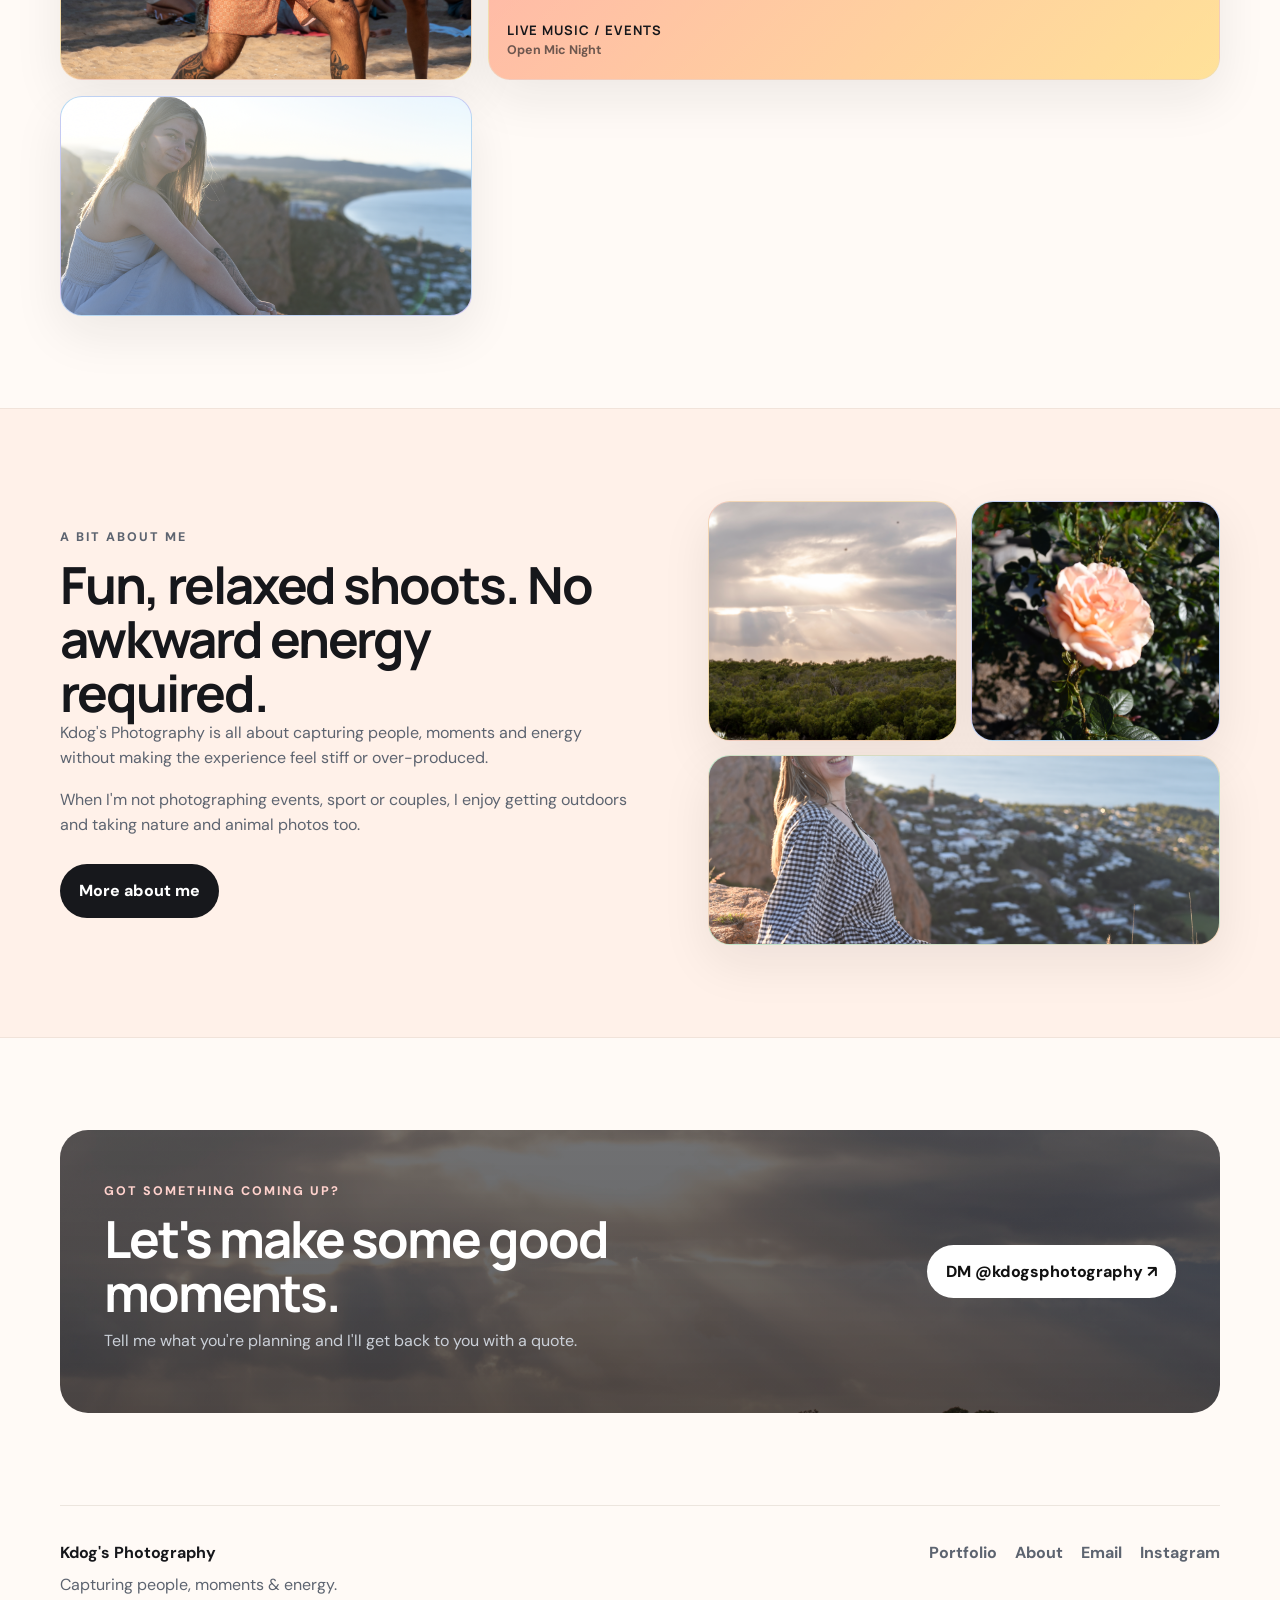
==== commit 8b6ea7b7: "Use DSC5427 as homepage CTA background" ====
--- a/index.html
+++ b/index.html
@@ -61,7 +61,7 @@
     </div>
   </section>
 
-  <section class="section wrap"><div class="cta-band"><div><p class="eyebrow light">GOT SOMETHING COMING UP?</p><h2>Let's make some good moments.</h2><p>Tell me what you're planning and I'll get back to you with a quote.</p></div><a class="button light-button" href="https://www.instagram.com/kdogsphotography/" target="_blank" rel="noreferrer">DM @kdogsphotography ↗</a></div></section>
+  <section class="section wrap"><div class="cta-band" style="background-image:linear-gradient(rgba(10,11,14,.58),rgba(10,11,14,.66)),url('images/Birding-Animals/_DSC5427.jpg');background-size:cover;background-position:center 45%;"><div><p class="eyebrow light">GOT SOMETHING COMING UP?</p><h2>Let's make some good moments.</h2><p>Tell me what you're planning and I'll get back to you with a quote.</p></div><a class="button light-button" href="https://www.instagram.com/kdogsphotography/" target="_blank" rel="noreferrer">DM @kdogsphotography ↗</a></div></section>
 </main>
 <footer class="site-footer"><div><strong>Kdog's Photography</strong><p>Capturing people, moments &amp; energy.</p></div><div class="footer-links"><a href="portfolio.html">Portfolio</a><a href="about.html">About</a><a href="mailto:kdogsphotography@gmail.com">Email</a><a href="https://www.instagram.com/kdogsphotography/" target="_blank" rel="noreferrer">Instagram</a></div></footer>
 <script src="script.js"></script>
--- a/styles.css
+++ b/styles.css
@@ -1,86 +1,51 @@
-
 :root{
-  --bg:#fffaf6; --paper:#fff; --ink:#16171b; --muted:#686f79;
-  --line:#ece5de; --coral:#ff6259; --coral2:#eb5049;
-  --soft:#fff1e9; --shadow:0 18px 50px rgba(22,23,27,.08);
-  --radius:24px; --wrap:min(1160px, calc(100% - 40px));
+  --bg:#fffaf6;--paper:#fff;--ink:#16171b;--muted:#686f79;--line:#ece5de;
+  --coral:#ff6259;--coral2:#eb5049;--soft:#fff1e9;--shadow:0 18px 50px rgba(22,23,27,.08);
+  --radius:24px;--wrap:min(1160px,calc(100% - 40px));
 }
 *{box-sizing:border-box}
 html{scroll-behavior:smooth}
 body{margin:0;font-family:"DM Sans",system-ui,sans-serif;color:var(--ink);background:var(--bg);line-height:1.6}
-a{color:inherit} img{display:block;max-width:100%}
+a{color:inherit}img{display:block;max-width:100%}button{font:inherit}
 .site-header{width:var(--wrap);margin:auto;min-height:82px;display:flex;align-items:center;justify-content:space-between;gap:24px}
 .brand{display:flex;align-items:center;gap:10px;text-decoration:none;font-family:"Manrope",sans-serif;font-weight:800;letter-spacing:-.02em}
 .brand-mark{width:32px;height:32px;border-radius:50%;display:grid;place-items:center;background:var(--coral);color:#fff;font-size:14px;box-shadow:0 8px 20px rgba(255,98,89,.22)}
-.main-nav{display:flex;align-items:center;gap:26px}
-.main-nav a{text-decoration:none;font-weight:700;font-size:.94rem}
-.main-nav a:hover,.main-nav a.active{color:var(--coral)}
-.nav-ig{padding:10px 14px;border:1px solid var(--line);border-radius:999px;background:#fff}
-.menu-toggle{display:none;border:1px solid var(--line);border-radius:999px;background:#fff;padding:10px 14px;font-weight:800}
-.wrap{width:var(--wrap);margin:auto}
-.section{padding:92px 0}.section-tight{padding:24px 0 72px}.soft{background:var(--soft);border-block:1px solid #f1e3da}
-.eyebrow{margin:0 0 10px;font-size:.78rem;letter-spacing:.16em;font-weight:800;color:var(--coral)}
-.eyebrow.light{color:#ffd2cd}
-h1,h2,h3{font-family:"Manrope",sans-serif;letter-spacing:-.04em;line-height:1.05;margin:0}
-h1{font-size:clamp(3.2rem,7vw,6.9rem)} h2{font-size:clamp(2rem,4vw,4.1rem)} h3{font-size:1.2rem;letter-spacing:-.02em}
+.main-nav{display:flex;align-items:center;gap:26px}.main-nav a{text-decoration:none;font-weight:700;font-size:.94rem}.main-nav a:hover,.main-nav a.active{color:var(--coral)}
+.nav-ig{padding:10px 14px;border:1px solid var(--line);border-radius:999px;background:#fff}.menu-toggle{display:none;border:1px solid var(--line);border-radius:999px;background:#fff;padding:10px 14px;font-weight:800}
+.wrap{width:var(--wrap);margin:auto}.section{padding:92px 0}.section-tight{padding:24px 0 72px}.soft{background:var(--soft);border-block:1px solid #f1e3da}
+.eyebrow{margin:0 0 10px;font-size:.78rem;letter-spacing:.16em;font-weight:800;color:var(--coral)}.eyebrow.light{color:#ffd2cd}
+h1,h2,h3{font-family:"Manrope",sans-serif;letter-spacing:-.04em;line-height:1.05;margin:0}h1{font-size:clamp(3.2rem,7vw,6.9rem)}h2{font-size:clamp(2rem,4vw,4.1rem)}h3{font-size:1.2rem;letter-spacing:-.02em}
 p{margin:0 0 16px}.hero-text{font-size:1.1rem;color:#4e5661;max-width:620px}
-.personal-hero{width:var(--wrap);margin:auto;min-height:720px;display:grid;grid-template-columns:1.08fr .92fr;gap:70px;align-items:center;padding:70px 0 90px}
-.personal-hero h1 span{color:var(--coral);display:block}
-.hero-actions{display:flex;gap:12px;flex-wrap:wrap;margin-top:30px}
-.button{display:inline-flex;align-items:center;justify-content:center;text-decoration:none;padding:14px 19px;border-radius:999px;font-weight:800;transition:.2s}
-.button:hover{transform:translateY(-2px)}
-.primary{background:var(--coral);color:#fff;box-shadow:0 14px 34px rgba(255,98,89,.24)} .primary:hover{background:var(--coral2)}
-.ghost{background:#fff;border:1px solid var(--line)} .dark{background:#17181c;color:#fff;margin-top:10px}.light-button{background:#fff;color:#111}
-.hero-visual{position:relative;min-height:560px}.hero-photo{width:82%;height:520px;margin-left:auto;border-radius:46% 46% 24% 24% / 38% 38% 18% 18%}
-.scribble{position:absolute;left:0;bottom:30px;font-family:"Manrope",sans-serif;font-size:1.25rem;font-weight:800;transform:rotate(-6deg);line-height:1.25;background:#fff;padding:14px 18px;border-radius:18px;box-shadow:var(--shadow)}
+.personal-hero{width:var(--wrap);margin:auto;min-height:720px;display:grid;grid-template-columns:1.08fr .92fr;gap:70px;align-items:center;padding:70px 0 90px}.personal-hero h1 span{color:var(--coral);display:block}
+.hero-actions{display:flex;gap:12px;flex-wrap:wrap;margin-top:30px}.button{display:inline-flex;align-items:center;justify-content:center;text-decoration:none;padding:14px 19px;border-radius:999px;font-weight:800;transition:.2s}.button:hover{transform:translateY(-2px)}
+.primary{background:var(--coral);color:#fff;box-shadow:0 14px 34px rgba(255,98,89,.24)}.primary:hover{background:var(--coral2)}.ghost{background:#fff;border:1px solid var(--line)}.dark{background:#17181c;color:#fff;margin-top:10px}.light-button{background:#fff;color:#111}
+.hero-visual{position:relative;min-height:560px}.hero-photo{width:82%;height:520px;margin-left:auto;border-radius:46% 46% 24% 24% / 38% 38% 18% 18%}.scribble{position:absolute;left:0;bottom:30px;font-family:"Manrope",sans-serif;font-size:1.25rem;font-weight:800;transform:rotate(-6deg);line-height:1.25;background:#fff;padding:14px 18px;border-radius:18px;box-shadow:var(--shadow)}
 .photo-slot{margin:0;min-height:240px;border-radius:22px;overflow:hidden;position:relative;background:linear-gradient(135deg,#ffd5c8,#ffe9b4);border:1px solid rgba(0,0,0,.05);box-shadow:var(--shadow)}
-.photo-slot img{width:100%;height:100%;object-fit:cover;position:absolute;inset:0;opacity:0;transition:opacity .25s}
-.photo-slot.loaded img{opacity:1}.photo-slot.loaded figcaption{opacity:0;pointer-events:none}
-.photo-slot figcaption{position:absolute;inset:0;display:flex;flex-direction:column;justify-content:flex-end;padding:18px;background:
-  linear-gradient(135deg,rgba(255,98,89,.28),rgba(255,211,102,.35));transition:opacity .2s}
-.photo-slot figcaption strong{font-family:"Manrope",sans-serif;font-size:.82rem;letter-spacing:.08em;text-transform:uppercase}
-.photo-slot figcaption span{font-size:.78rem;font-weight:700;opacity:.62;word-break:break-all}
-.photo-slot:nth-child(3n+2){background:linear-gradient(135deg,#bfe5ff,#d7cfff)}
-.photo-slot:nth-child(3n+3){background:linear-gradient(135deg,#c8efd2,#ffe0c5)}
-.quick-services{display:grid;grid-template-columns:repeat(3,1fr);border:1px solid var(--line);background:#fff;border-radius:24px;overflow:hidden;box-shadow:var(--shadow)}
-.quick-services article{padding:34px}.quick-services article+article{border-left:1px solid var(--line)}
-.service-icon{width:42px;height:42px;border-radius:14px;display:grid;place-items:center;background:#fff1ec;margin-bottom:18px;color:var(--coral);font-weight:800}
-.quick-services p{color:var(--muted);margin:9px 0 0}
-.section-heading{max-width:760px;margin-bottom:36px}.section-heading p:not(.eyebrow){color:var(--muted)}
-.split-heading{max-width:none;display:flex;align-items:end;justify-content:space-between;gap:20px}.text-link{font-weight:800;text-decoration:none;color:var(--coral)}
-.featured-grid{display:grid;grid-template-columns:1.15fr 1fr 1fr;grid-auto-rows:220px;gap:16px}
-.featured-grid .photo-slot{min-height:0;height:100%}
-.featured-grid .tall{grid-row:span 2}.featured-grid .wide{grid-column:span 2}
-.story-grid{display:grid;grid-template-columns:1fr .9fr;gap:80px;align-items:center}.story-grid p{color:#5d6470;max-width:650px}
-.about-mini-grid{display:grid;grid-template-columns:1fr 1fr;gap:14px}.about-mini-grid .wide{grid-column:span 2;min-height:190px}
-.cta-band{border-radius:28px;background:#17191f;color:#fff;padding:44px;display:flex;align-items:center;justify-content:space-between;gap:30px}
-.cta-band h2{font-size:clamp(2rem,4vw,3.6rem);max-width:700px}.cta-band p{color:#cbd0d8;margin-top:8px}
-.site-footer{width:var(--wrap);margin:auto;padding:34px 0 48px;border-top:1px solid var(--line);display:flex;justify-content:space-between;gap:30px;color:#5d6470}
-.site-footer strong{color:var(--ink)}.site-footer p{margin:6px 0 0}.footer-links{display:flex;gap:18px;flex-wrap:wrap}.footer-links a{text-decoration:none;font-weight:700}.footer-links a:hover{color:var(--coral)}
+.photo-slot img{width:100%;height:100%;object-fit:cover;position:absolute;inset:0;opacity:0;transition:opacity .25s}.photo-slot.loaded img{opacity:1}.photo-slot.loaded figcaption{opacity:0;pointer-events:none}
+.photo-slot figcaption{position:absolute;inset:0;display:flex;flex-direction:column;justify-content:flex-end;padding:18px;background:linear-gradient(135deg,rgba(255,98,89,.28),rgba(255,211,102,.35));transition:opacity .2s}.photo-slot figcaption strong{font-family:"Manrope",sans-serif;font-size:.82rem;letter-spacing:.08em;text-transform:uppercase}.photo-slot figcaption span{font-size:.78rem;font-weight:700;opacity:.62;word-break:break-word}
+.photo-slot:nth-child(3n+2){background:linear-gradient(135deg,#bfe5ff,#d7cfff)}.photo-slot:nth-child(3n+3){background:linear-gradient(135deg,#c8efd2,#ffe0c5)}
+.quick-services{display:grid;grid-template-columns:repeat(3,1fr);border:1px solid var(--line);background:#fff;border-radius:24px;overflow:hidden;box-shadow:var(--shadow)}.quick-services article{padding:34px}.quick-services article+article{border-left:1px solid var(--line)}.service-icon{width:42px;height:42px;border-radius:14px;display:grid;place-items:center;background:#fff1ec;margin-bottom:18px;color:var(--coral);font-weight:800}.quick-services p{color:var(--muted);margin:9px 0 0}
+.section-heading{max-width:760px;margin-bottom:36px}.section-heading p:not(.eyebrow){color:var(--muted)}.split-heading{max-width:none;display:flex;align-items:end;justify-content:space-between;gap:20px}.text-link{font-weight:800;text-decoration:none;color:var(--coral)}
+.featured-grid{display:grid;grid-template-columns:1.15fr 1fr 1fr;grid-auto-rows:220px;gap:16px}.featured-grid .photo-slot{min-height:0;height:100%}.featured-grid .tall{grid-row:span 2}.featured-grid .wide{grid-column:span 2}
+.story-grid{display:grid;grid-template-columns:1fr .9fr;gap:80px;align-items:center}.story-grid p{color:#5d6470;max-width:650px}.about-mini-grid{display:grid;grid-template-columns:1fr 1fr;gap:14px}.about-mini-grid .wide{grid-column:span 2;min-height:190px}
+.cta-band{border-radius:28px;background:#17191f;color:#fff;padding:44px;display:flex;align-items:center;justify-content:space-between;gap:30px}.cta-band h2{font-size:clamp(2rem,4vw,3.6rem);max-width:700px}.cta-band p{color:#cbd0d8;margin-top:8px}
+.site-footer{width:var(--wrap);margin:auto;padding:34px 0 48px;border-top:1px solid var(--line);display:flex;justify-content:space-between;gap:30px;color:#5d6470}.site-footer strong{color:var(--ink)}.site-footer p{margin:6px 0 0}.footer-links{display:flex;gap:18px;flex-wrap:wrap}.footer-links a{text-decoration:none;font-weight:700}.footer-links a:hover{color:var(--coral)}
 .page-intro{padding:90px 0 40px}.page-intro h1{font-size:clamp(3.1rem,7vw,6rem);max-width:900px}.page-intro p:last-child{margin-top:18px;color:var(--muted);font-size:1.1rem}
-.filter-bar{display:flex;gap:10px;flex-wrap:wrap;margin-bottom:26px}.filter-btn{border:1px solid var(--line);background:#fff;padding:10px 15px;border-radius:999px;font-weight:800;cursor:pointer}
-.filter-btn.active,.filter-btn:hover{background:var(--coral);border-color:var(--coral);color:#fff}
-.portfolio-grid{display:grid;grid-template-columns:repeat(3,1fr);gap:26px 18px}.portfolio-item.is-hidden{display:none}
-.portfolio-item .portrait{min-height:420px}.portfolio-item .landscape{min-height:270px}.portfolio-item h3{margin-top:13px}.portfolio-item p{color:var(--muted);margin:5px 0 0}
-.about-hero,.contact-hero{display:grid;grid-template-columns:1.1fr .9fr;gap:70px;align-items:center;padding:90px 0}.about-hero h1,.contact-hero h1{font-size:clamp(3rem,6.5vw,6rem)}
-.about-photo{min-height:560px}.story-columns{display:grid;grid-template-columns:.8fr 1.2fr;gap:80px}.story-columns p{color:#555d69;font-size:1.04rem}
+.filter-bar{display:flex;gap:10px;flex-wrap:wrap;margin-bottom:46px;position:sticky;top:12px;z-index:6;width:max-content;max-width:100%;padding:8px;border-radius:999px;background:rgba(255,250,246,.9);backdrop-filter:blur(12px);box-shadow:0 10px 30px rgba(22,23,27,.06)}.filter-btn{border:1px solid var(--line);background:#fff;padding:10px 15px;border-radius:999px;font-weight:800;cursor:pointer}.filter-btn.active,.filter-btn:hover{background:var(--coral);border-color:var(--coral);color:#fff}
+.gallery-list{display:grid;gap:76px}.portfolio-album{min-width:0;scroll-margin-top:100px}.portfolio-album.is-hidden{display:none}.album-header{display:flex;align-items:flex-end;justify-content:space-between;gap:24px;margin-bottom:20px}.album-header p:not(.eyebrow){color:var(--muted);margin:9px 0 0}.album-header.compact{margin-top:38px}.gallery-controls{display:flex;gap:8px;flex-shrink:0}.gallery-control{width:44px;height:44px;border:1px solid var(--line);background:#fff;border-radius:50%;cursor:pointer;font-size:1.25rem;font-weight:800;transition:.2s}.gallery-control:hover{background:var(--ink);color:#fff;border-color:var(--ink);transform:translateY(-1px)}
+.gallery-track{display:flex;gap:16px;overflow-x:auto;scroll-snap-type:x mandatory;overscroll-behavior-inline:contain;padding:4px 2px 14px;scrollbar-width:thin;scrollbar-color:#d8d0ca transparent}.gallery-track::-webkit-scrollbar{height:8px}.gallery-track::-webkit-scrollbar-thumb{background:#d8d0ca;border-radius:999px}.gallery-track:focus-visible{outline:3px solid rgba(255,98,89,.3);outline-offset:4px;border-radius:22px}
+.gallery-item{flex:0 0 auto;height:420px;max-width:min(76vw,680px);padding:0;border:0;border-radius:22px;overflow:hidden;background:#eee;box-shadow:var(--shadow);scroll-snap-align:start;cursor:zoom-in;transition:transform .2s,box-shadow .2s}.gallery-item:hover{transform:translateY(-3px);box-shadow:0 22px 55px rgba(22,23,27,.14)}.gallery-item img{height:100%;width:auto;max-width:min(76vw,680px);object-fit:cover}.gallery-track-small .gallery-item{height:320px}.mini-gallery-wrap{margin-top:36px}
+.lightbox{border:0;padding:0;background:transparent;max-width:96vw;max-height:96vh;overflow:visible}.lightbox::backdrop{background:rgba(10,11,14,.88);backdrop-filter:blur(5px)}.lightbox img{max-width:92vw;max-height:86vh;width:auto;height:auto;object-fit:contain;border-radius:14px;box-shadow:0 28px 80px rgba(0,0,0,.45)}.lightbox-close{position:absolute;right:-8px;top:-46px;width:38px;height:38px;border:0;border-radius:50%;background:#fff;color:#111;font-size:1.6rem;line-height:1;cursor:pointer}.lightbox-caption{color:#fff;text-align:center;margin:10px auto 0;max-width:700px}.lightbox[open]{display:grid;place-items:center}
+.about-hero,.contact-hero{display:grid;grid-template-columns:1.1fr .9fr;gap:70px;align-items:center;padding:90px 0}.about-hero h1,.contact-hero h1{font-size:clamp(3rem,6.5vw,6rem)}.about-photo{min-height:560px}.story-columns{display:grid;grid-template-columns:.8fr 1.2fr;gap:80px}.story-columns p{color:#555d69;font-size:1.04rem}
 .nature-grid{display:grid;grid-template-columns:1fr .85fr 1fr;gap:16px;align-items:stretch}.nature-grid .tall{min-height:420px}
-.values-grid,.steps-grid{display:grid;grid-template-columns:repeat(3,1fr);gap:16px}.values-grid article,.steps-grid article{background:#fff;border:1px solid var(--line);border-radius:20px;padding:28px}
-.values-grid article span,.steps-grid article span{font-family:"Manrope",sans-serif;color:var(--coral);font-weight:800;display:inline-block;margin-bottom:26px}.values-grid p,.steps-grid p{color:var(--muted);margin:10px 0 0}
-.contact-card{background:#fff;border:1px solid var(--line);box-shadow:var(--shadow);border-radius:26px;padding:34px}.contact-card hr{border:0;border-top:1px solid var(--line);margin:28px 0}.contact-card p{color:var(--muted);margin-top:8px}
-.contact-showcase{display:grid;grid-template-columns:1fr 1.1fr 1fr;gap:16px}.contact-showcase .photo-slot{min-height:300px}
+.values-grid,.steps-grid{display:grid;grid-template-columns:repeat(3,1fr);gap:16px}.values-grid article,.steps-grid article{background:#fff;border:1px solid var(--line);border-radius:20px;padding:28px}.values-grid article span,.steps-grid article span{font-family:"Manrope",sans-serif;color:var(--coral);font-weight:800;display:inline-block;margin-bottom:26px}.values-grid p,.steps-grid p{color:var(--muted);margin:10px 0 0}
+.contact-card{background:#fff;border:1px solid var(--line);box-shadow:var(--shadow);border-radius:26px;padding:34px}.contact-card hr{border:0;border-top:1px solid var(--line);margin:28px 0}.contact-card p{color:var(--muted);margin-top:8px}.contact-showcase{display:grid;grid-template-columns:1fr 1.1fr 1fr;gap:16px}.contact-showcase .photo-slot{min-height:300px}
 @media(max-width:900px){
-  :root{--wrap:min(100% - 28px,1160px)}.menu-toggle{display:block}
-  .main-nav{position:absolute;z-index:20;top:72px;left:14px;right:14px;background:#fff;border:1px solid var(--line);border-radius:20px;padding:18px;display:none;flex-direction:column;align-items:stretch;box-shadow:var(--shadow)}
-  .main-nav.open{display:flex}.nav-ig{text-align:center}
-  .personal-hero,.about-hero,.contact-hero,.story-grid,.story-columns{grid-template-columns:1fr;gap:38px}.personal-hero{padding-top:38px}
-  .hero-visual{min-height:500px}.quick-services{grid-template-columns:1fr}.quick-services article+article{border-left:0;border-top:1px solid var(--line)}
-  .featured-grid{grid-template-columns:1fr 1fr}.portfolio-grid{grid-template-columns:1fr 1fr}.nature-grid,.values-grid,.steps-grid,.contact-showcase{grid-template-columns:1fr 1fr}
-  .split-heading,.cta-band,.site-footer{align-items:flex-start;flex-direction:column}
+  :root{--wrap:min(100% - 28px,1160px)}.menu-toggle{display:block}.main-nav{position:absolute;z-index:20;top:72px;left:14px;right:14px;background:#fff;border:1px solid var(--line);border-radius:20px;padding:18px;display:none;flex-direction:column;align-items:stretch;box-shadow:var(--shadow)}.main-nav.open{display:flex}.nav-ig{text-align:center}
+  .personal-hero,.about-hero,.contact-hero,.story-grid,.story-columns{grid-template-columns:1fr;gap:38px}.personal-hero{padding-top:38px}.hero-visual{min-height:500px}.quick-services{grid-template-columns:1fr}.quick-services article+article{border-left:0;border-top:1px solid var(--line)}
+  .featured-grid{grid-template-columns:1fr 1fr}.nature-grid,.values-grid,.steps-grid,.contact-showcase{grid-template-columns:1fr 1fr}.split-heading,.cta-band,.site-footer{align-items:flex-start;flex-direction:column}.gallery-item{height:360px}.gallery-track-small .gallery-item{height:280px}
 }
 @media(max-width:600px){
-  h1{font-size:3.15rem}.site-header{min-height:72px}.brand{font-size:.92rem}.personal-hero{min-height:auto}.hero-visual{min-height:420px}
-  .hero-photo{height:400px;width:90%}.featured-grid,.portfolio-grid,.nature-grid,.values-grid,.steps-grid,.contact-showcase{grid-template-columns:1fr}
-  .featured-grid{grid-auto-rows:auto}.featured-grid .wide,.featured-grid .tall,.about-mini-grid .wide{grid-column:auto;grid-row:auto}.featured-grid .photo-slot{min-height:260px;height:auto}
-  .about-mini-grid{grid-template-columns:1fr}.split-heading{align-items:flex-start}.section{padding:68px 0}.page-intro{padding:62px 0 34px}.cta-band{padding:30px}
+  h1{font-size:3.15rem}.site-header{min-height:72px}.brand{font-size:.92rem}.personal-hero{min-height:auto}.hero-visual{min-height:420px}.hero-photo{height:400px;width:90%}.featured-grid,.nature-grid,.values-grid,.steps-grid,.contact-showcase{grid-template-columns:1fr}.featured-grid{grid-auto-rows:auto}.featured-grid .wide,.featured-grid .tall,.about-mini-grid .wide{grid-column:auto;grid-row:auto}.featured-grid .photo-slot{min-height:260px;height:auto}.about-mini-grid{grid-template-columns:1fr}.split-heading{align-items:flex-start}.section{padding:68px 0}.page-intro{padding:62px 0 34px}.cta-band{padding:30px}
+  .filter-bar{top:8px;width:100%;overflow-x:auto;flex-wrap:nowrap;border-radius:18px}.filter-btn{flex:0 0 auto}.album-header{align-items:flex-start}.album-header h2{font-size:2rem}.gallery-item{height:300px;max-width:84vw}.gallery-item img{max-width:84vw}.gallery-track-small .gallery-item{height:240px}.lightbox img{max-width:94vw;max-height:80vh}.lightbox-close{right:0;top:-44px}
 }
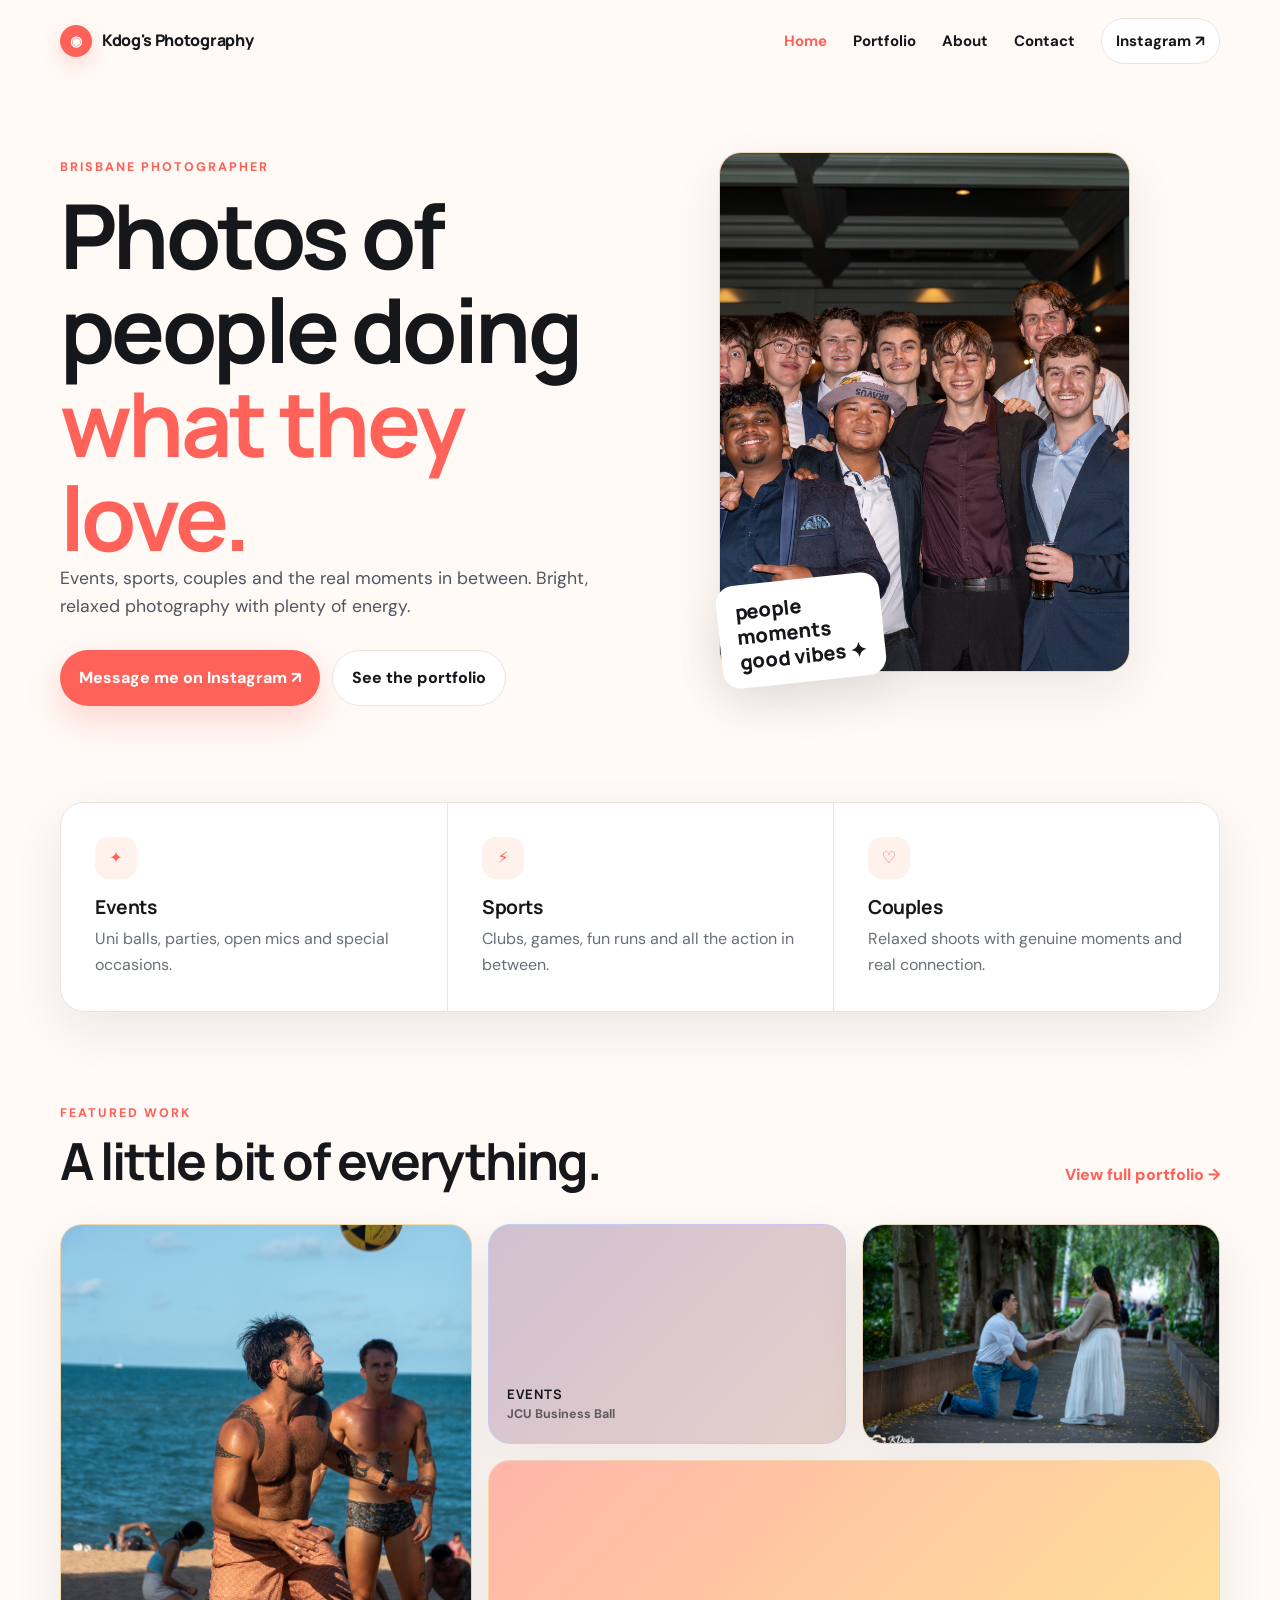
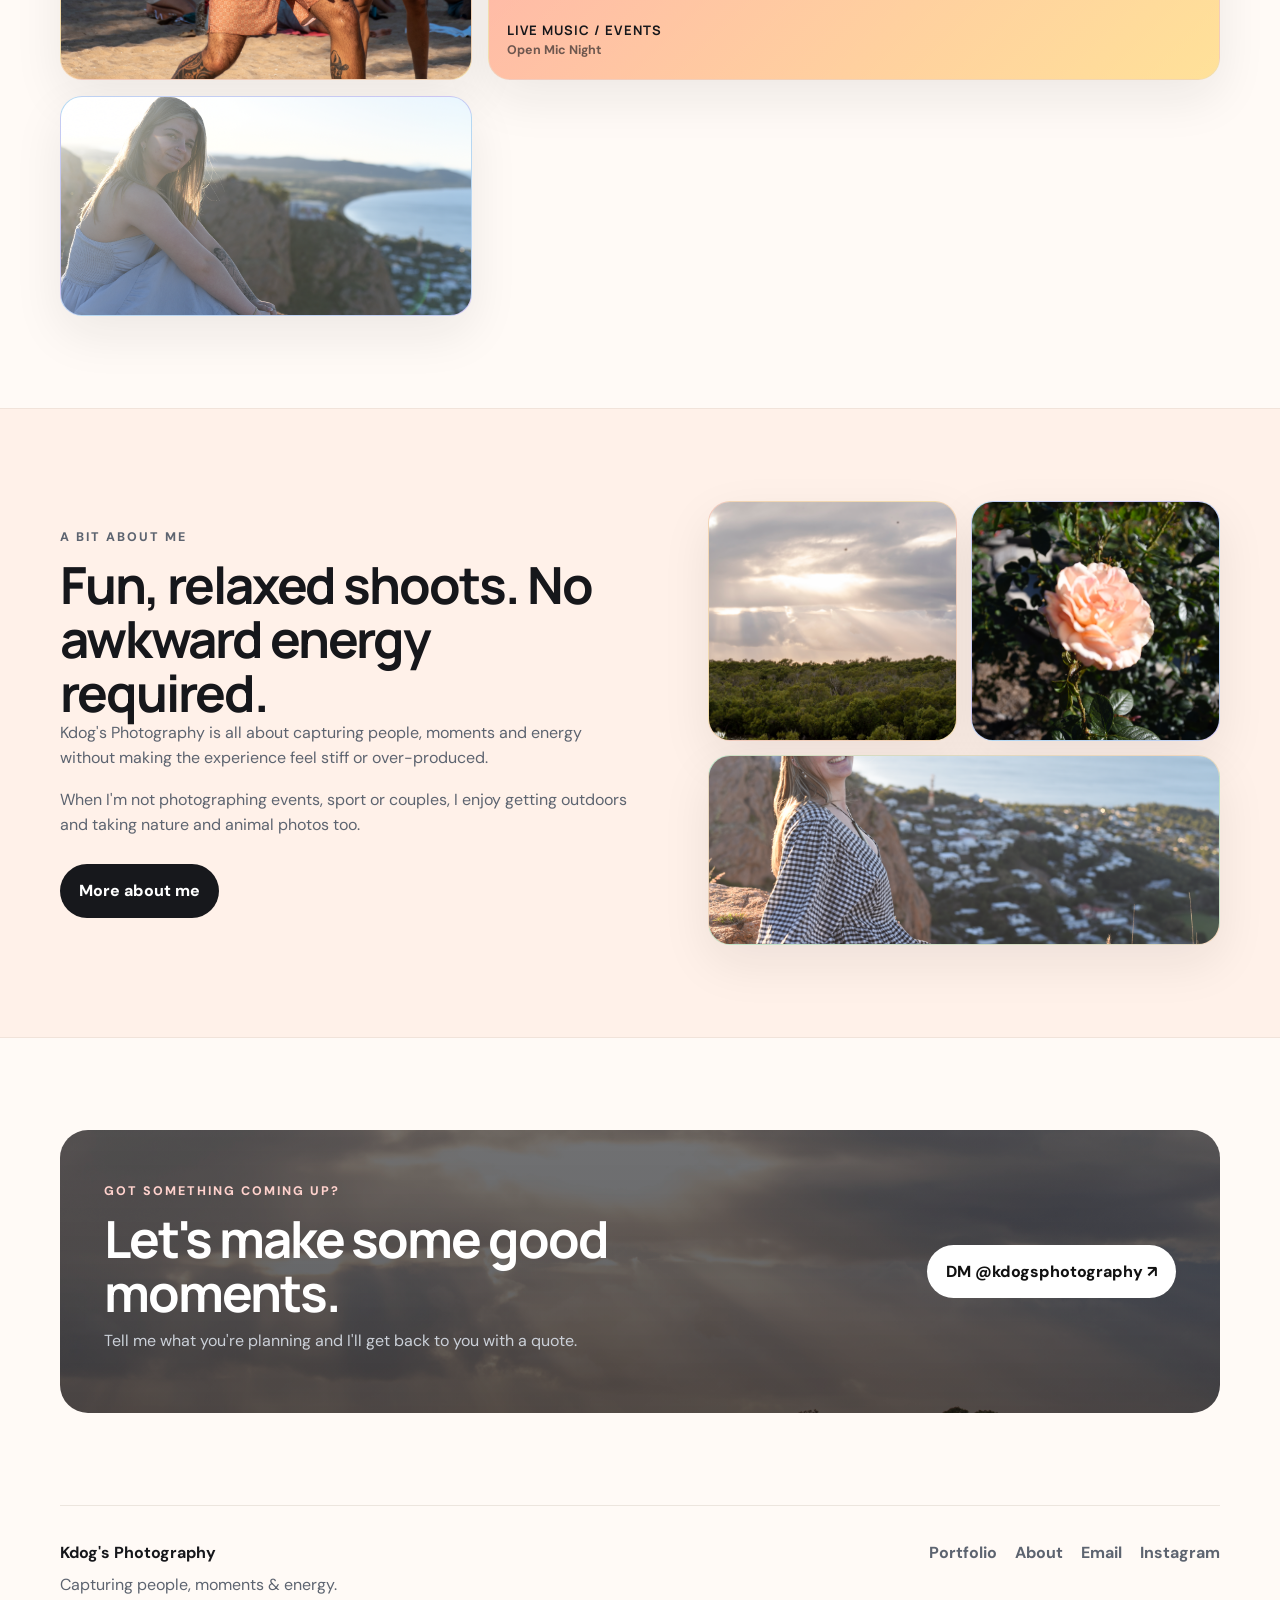
==== commit 6227948a: "Use JCU Business Ball photo for homepage hero" ====
--- a/index.html
+++ b/index.html
@@ -28,7 +28,7 @@
       <div class="hero-actions"><a class="button primary" href="https://www.instagram.com/kdogsphotography/" target="_blank" rel="noreferrer">Message me on Instagram ↗</a><a class="button ghost" href="portfolio.html">See the portfolio</a></div>
     </div>
     <div class="hero-visual">
-      <figure class="photo-slot hero-photo"><img src="images/Beach%20Volleyball%2026-10-25/_DSC4209.jpg" alt="Beach volleyball photographed by Kdog's Photography" loading="eager"><figcaption><strong>Beach volleyball</strong><span>Real portfolio photo</span></figcaption></figure>
+      <figure class="photo-slot hero-photo"><img src="images/JCU%20%20Buisness%20Ball%2018.10.25/_DSC3707.jpg" alt="JCU Business Ball photographed by Kdog's Photography" loading="eager"><figcaption><strong>JCU Business Ball</strong><span>Real portfolio photo</span></figcaption></figure>
       <div class="scribble">people<br>moments<br>good vibes ✦</div>
     </div>
   </section>
